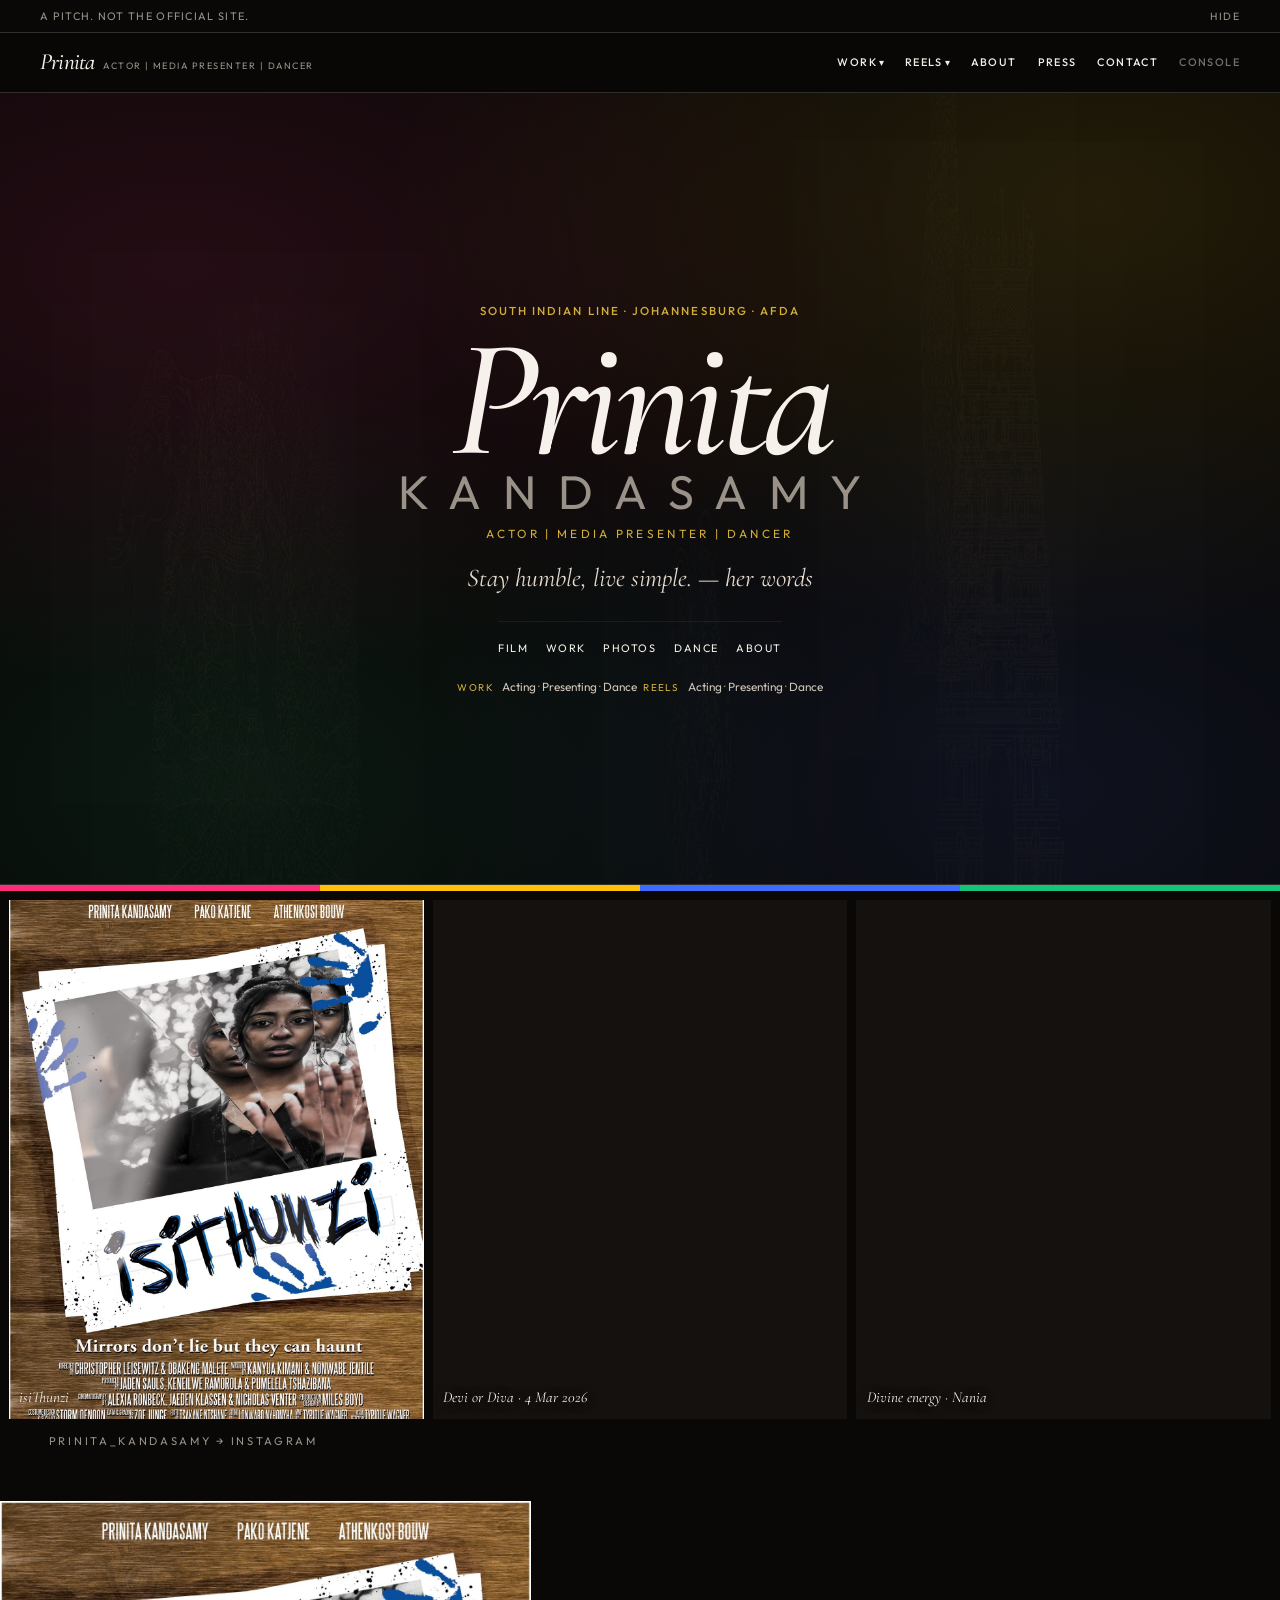
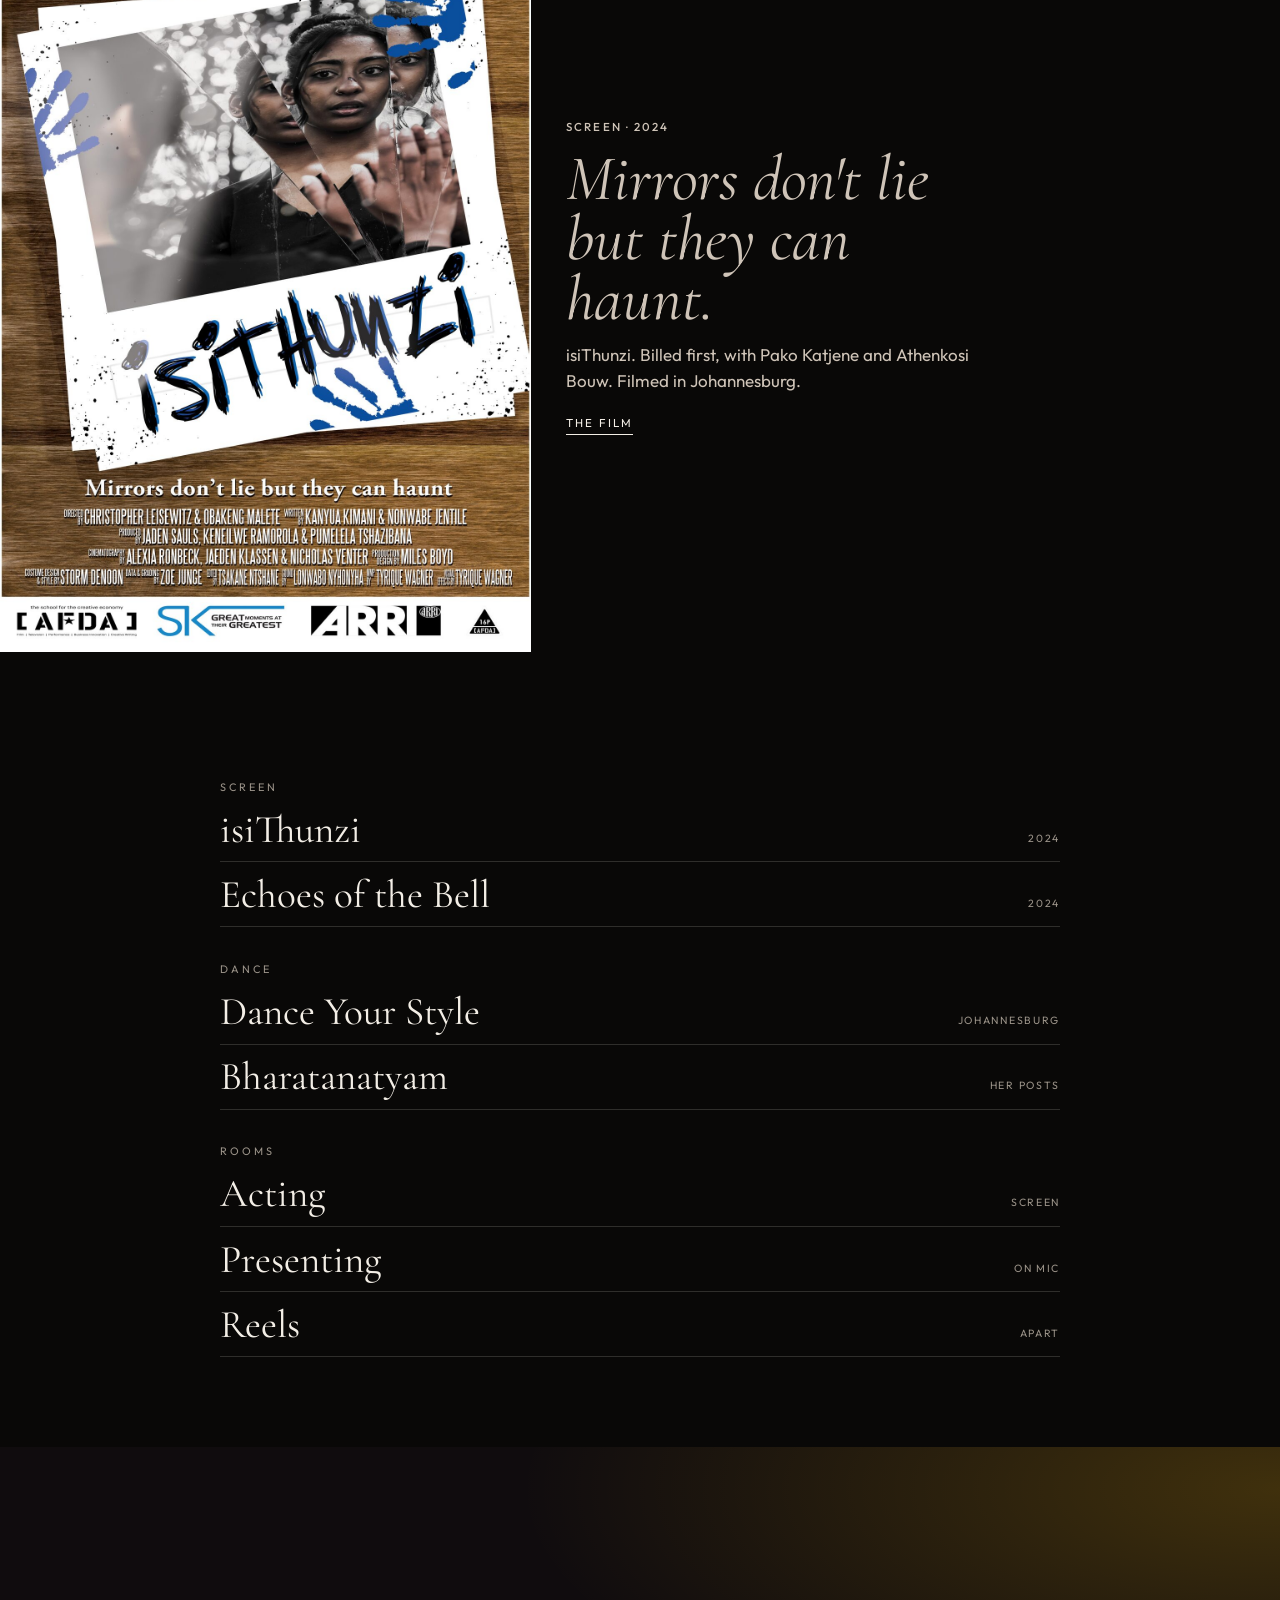
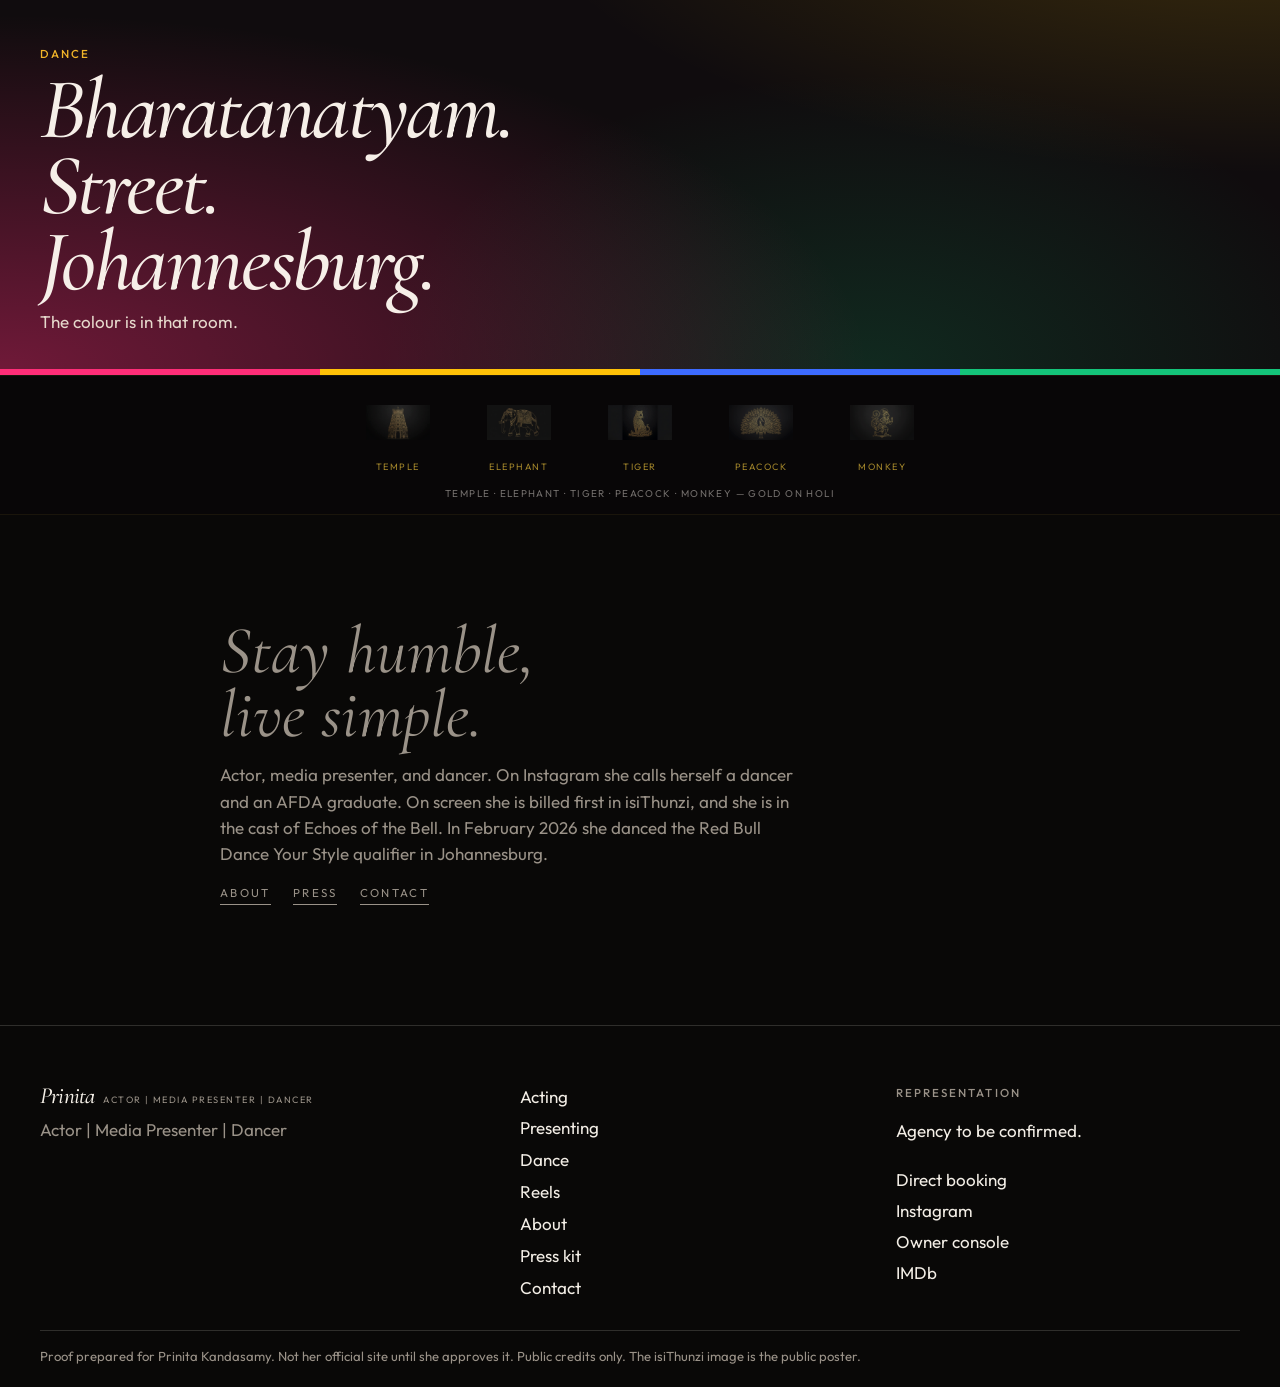
==== index.html @ 3976a975 "feat: big header no photo first, Holi + South Indian gold as background, refined frieze and dye card" ====
<!DOCTYPE html>
<html lang="en">
<head>
  <meta charset="utf-8">
  <meta name="viewport" content="width=device-width, initial-scale=1">
  <meta name="robots" content="noindex, nofollow">
  <meta name="theme-color" content="#0e0c0a">
  <meta name="description" content="Prinita Kandasamy. Actor, media presenter, and dancer. A pitch site with separate rooms for each discipline.">
  <title>Prinita Kandasamy — Actor, Media Presenter, Dancer</title>
  <link rel="icon" href="assets/favicon.svg" type="image/svg+xml">
  <link rel="preconnect" href="https://fonts.googleapis.com">
  <link rel="preconnect" href="https://fonts.gstatic.com" crossorigin>
  <link href="https://fonts.googleapis.com/css2?family=Cormorant+Garamond:ital,wght@0,500;0,600;1,500;1,600&family=Outfit:wght@300;400;500&display=swap" rel="stylesheet">
  <link rel="stylesheet" href="css/site.css?v=feel">
  <link rel="preload" as="image" href="assets/film/isithunzi-still.jpg">
  <script>document.documentElement.classList.add("js")</script>
</head>
<body class="theme-dark home">
  <a class="skip" href="#content">Skip to content</a>
  <div class="proof" data-proof>
    <p>A pitch. Not the official site.</p>
    <button type="button" data-proof-hide>Hide</button>
  </div>
  <header class="site-header" data-header>
    <a class="wordmark" href="index.html">Prinita</a>
    <button class="nav-toggle" type="button" aria-expanded="false" aria-controls="site-nav" data-nav-toggle>Menu</button>
            <nav class="site-nav" id="site-nav" data-nav aria-label="Primary">
      <div class="nav-group" data-nav-group>
        <button class="nav-parent" type="button" aria-expanded="false" aria-controls="work-sub">Work</button>
        <div class="subnav" id="work-sub">
          <a href="acting.html">Acting</a>
          <a href="presenting.html">Presenting</a>
          <a href="dance.html">Dance</a>
        </div>
      </div>
      <div class="nav-group" data-nav-group>
        <button class="nav-parent" type="button" aria-expanded="false" aria-controls="reels-sub">Reels</button>
        <div class="subnav" id="reels-sub">
          <a href="reels.html#acting">Acting reel</a>
          <a href="reels.html#presenting">Presenting reel</a>
          <a href="reels.html#dance">Dance reel</a>
        </div>
      </div>
      <a href="about.html">About</a>
      <a href="kit.html">Press</a>
      <a href="contact.html">Contact</a>
      <a href="console.html" style="opacity:0.45">Console</a>
    </nav>
  </header>
  <main id="content">
    
    <!-- Brand hero — long, no photo first. Holi + gold South Indian as background, submenu integrated -->
    <section class="brand-hero" aria-labelledby="home-title">
      <div class="hero-bg" aria-hidden="true">
        <img class="motif-watermark temple" src="assets/motif/temple-gold.png" alt="" width="800" height="800" loading="eager">
        <img class="motif-watermark elephant" src="assets/motif/elephant-gold.png" alt="" width="800" height="500" loading="eager">
        <img class="motif-watermark tiger" src="assets/motif/tiger-gold.png" alt="" width="700" height="800" loading="eager">
        <img class="motif-watermark peacock" src="assets/motif/peacock-gold.png" alt="" width="800" height="800" loading="eager">
        <img class="motif-watermark monkey" src="assets/motif/monkey-gold.png" alt="" width="700" height="700" loading="eager">
      </div>
      <div class="brand-hero-inner">
        <p class="kicker" style="color:var(--gold); letter-spacing:0.18em">South Indian line · Johannesburg · AFDA</p>
        <h1 id="home-title" class="brand-title">Prinita<span>Kandasamy</span></h1>
        <p class="brand-tag">Actor | Media Presenter | Dancer</p>
        <p class="brand-line">Stay humble, live simple. — her words</p>
        <nav class="hero-subnav" aria-label="Explore">
          <a href="#film">Film</a>
          <a href="#work">Work</a>
          <a href="#photos">Photos</a>
          <a href="#dance">Dance</a>
          <a href="#about">About</a>
        </nav>
        <div class="hero-submenus" aria-label="Submenus">
          <div class="hero-submenu"><span>Work</span> <a href="acting.html">Acting</a> · <a href="presenting.html">Presenting</a> · <a href="dance.html">Dance</a> &nbsp;&nbsp;<span>Reels</span> <a href="reels.html#acting">Acting</a> · <a href="reels.html#presenting">Presenting</a> · <a href="reels.html#dance">Dance</a></div>
        </div>
      </div>
    </section>
    <div class="holi-strip" aria-hidden="true"><span></span><span></span><span></span><span></span></div>

    <!-- Photos come AFTER the header, not first -->
    <section class="photo-band" id="photos" aria-label="Public photographs from her Instagram">
      <div class="photo-grid">
        <figure>
          <a href="https://www.instagram.com/p/DWDu-yYDP2i/" target="_blank" rel="noopener noreferrer">
            <img fetchpriority="high" data-ig src="https://scontent-dfw6-2.cdninstagram.com/v/t51.82787-15/655026116_18098526530297726_6600844479487913651_n.jpg?stp=dst-jpegr_e35_tt6&amp;_nc_cat=110&amp;ig_cache_key=Mzg1NjEzMTY1OTE1NDYwOTU1Nw%3D%3D.3-ccb7-5&amp;ccb=7-5&amp;_nc_sid=58cdad&amp;efg=eyJ2ZW5jb2RlX3RhZyI6IkNBUk9VU0VMX0lURU0ueHBpZHMuMTQ0MC5zZHIucmVndWxhcl9waG90by5DMyJ9&amp;_nc_ohc=7zYOCskV9IkQ7kNvwGP-0IM&amp;_nc_oc=AdobVoRjCoNifEI1m-xlWnfkS7J87ZJg847JqOFj3uiqPdIBNX5g0_EdWizAl3kaD4p7JXIVTvttIuCjFcUOoq1B&amp;_nc_ad=z-m&amp;_nc_cid=0&amp;_nc_zt=23&amp;se=7&amp;_nc_ht=scontent-dfw6-2.cdninstagram.com&amp;_nc_gid=TZJKrkSx5SeUMVqQhCuyXA&amp;_nc_ss=7a22e&amp;oh=00_AQLaNnwBtQUZfc29mf6Od1o_IhLEDSx9UQ_o0VQnSplGRA&amp;oe=6ABAC4EF" alt="Public Instagram photo from Prinita Kandasamy, Sunkissed, 19 March 2026." width="1080" height="1350" referrerpolicy="no-referrer" data-fallback="assets/film/isithunzi-still.jpg" data-fallback-alt="Public poster for isiThunzi. Shown because the Instagram photograph did not load." data-fallback-caption="isiThunzi" data-fallback-href="acting.html#isithunzi">
          </a>
          <figcaption>Sunkissed · 19 Mar 2026</figcaption>
        </figure>
        <figure>
          <a href="https://www.instagram.com/p/DVecQNbDE7w/" target="_blank" rel="noopener noreferrer">
            <img loading="lazy" data-ig src="https://scontent-dfw6-1.cdninstagram.com/v/t51.82787-15/645790094_18096691319297726_3340306724073447385_n.heic?stp=dst-jpg_e35_tt6&amp;_nc_cat=101&amp;ig_cache_key=Mzg0NTYzNTA3NTE5OTUwMTE3NA%3D%3D.3-ccb7-5&amp;ccb=7-5&amp;_nc_sid=58cdad&amp;efg=eyJ2ZW5jb2RlX3RhZyI6IkNBUk9VU0VMX0lURU0ueHBpZHMuMTQ0MC5zZHIucmVndWxhcl9waG90by5DMyJ9&amp;_nc_ohc=05MF8N3vC8EQ7kNvwHlB6AJ&amp;_nc_oc=AdpaPYzeKZs1P2R6dBLgg7fPrY1KrND2Z6PeHJJTeCOEpMWO2vYRq8TQ6_HmpBYACSsqvS5LhCncm6_MHnBnTp12&amp;_nc_ad=z-m&amp;_nc_cid=0&amp;_nc_zt=23&amp;se=7&amp;_nc_ht=scontent-dfw6-1.cdninstagram.com&amp;_nc_gid=TZJKrkSx5SeUMVqQhCuyXA&amp;_nc_ss=7a22e&amp;oh=00_AQJNWj_2ajusC6gW9nmAuyMbw5z6f0n990-Dy0cpVVMY7g&amp;oe=6ABAEFFA" alt="Public Instagram photo from Prinita Kandasamy, Devi or Diva, 4 March 2026." width="1080" height="1350" referrerpolicy="no-referrer">
          </a>
          <figcaption>Devi or Diva · 4 Mar 2026</figcaption>
        </figure>
        <figure>
          <a href="https://www.instagram.com/p/DQ96L70DMUI/" target="_blank" rel="noopener noreferrer">
            <img loading="lazy" data-ig src="https://scontent-dfw5-1.cdninstagram.com/v/t51.82787-15/581841020_18085659932297726_6420180226733986704_n.heic?stp=dst-jpg_e35_tt6&amp;_nc_cat=105&amp;ig_cache_key=Mzc2NDQyMDc2MzExNDU2NDMwMQ%3D%3D.3-ccb7-5&amp;ccb=7-5&amp;_nc_sid=58cdad&amp;efg=eyJ2ZW5jb2RlX3RhZyI6IkNBUk9VU0VMX0lURU0ueHBpZHMuMTQ0MC5zZHIucmVndWxhcl9waG90by5DMyJ9&amp;_nc_ohc=a24cTiEuPzQQ7kNvwHiZiFj&amp;_nc_oc=Adrjw550zV_Ji6fCELchFdpSADbiGpTnZ6Zs6HJv7PWolgVkhbim6-wIWJ7OUWWDL3SuWO-yL2g8M3XV_Ni0aYgJ&amp;_nc_ad=z-m&amp;_nc_cid=0&amp;_nc_zt=23&amp;se=7&amp;_nc_ht=scontent-dfw5-1.cdninstagram.com&amp;_nc_gid=TZJKrkSx5SeUMVqQhCuyXA&amp;_nc_ss=7a22e&amp;oh=00_AQLVQlurRaWbXMxEjGrKx2tJCJDOmKp9OqHt3PQEQ5OPnQ&amp;oe=6ABAF113" alt="Public Instagram photo from Prinita Kandasamy, Divine energy, taken in Nania." width="1080" height="1350" referrerpolicy="no-referrer">
          </a>
          <figcaption>Divine energy · Nania</figcaption>
        </figure>
      </div>
      <p class="handle"><a href="https://www.instagram.com/prinita_kandasamy/" target="_blank" rel="noopener noreferrer">prinita_kandasamy → Instagram</a></p>
    </section>


    <section class="film-object" id="film" aria-labelledby="film-line">
      <a class="poster-link" href="acting.html#isithunzi">
        <img src="assets/film/isithunzi-still.jpg" alt="Public poster for the short film isiThunzi. Prinita Kandasamy is billed first." width="1274" height="1800">
      </a>
      <div class="film-object-copy">
        <p class="kicker">Screen · 2024</p>
        <p class="film-object-line" id="film-line">Mirrors don't lie but they can haunt.</p>
        <p>isiThunzi. Billed first, with Pako Katjene and Athenkosi Bouw. Filmed in Johannesburg.</p>
        <a class="text-link" href="acting.html#isithunzi">The film</a>
      </div>
    </section>

    <section class="ledger" id="work" aria-labelledby="screen-title">
      <h2 id="screen-title" class="visually-hidden">Work</h2>
      <p class="ledger-label">Screen</p>
      <a class="ledger-row" href="acting.html#isithunzi"><span>isiThunzi</span><em>2024</em></a>
      <a class="ledger-row" href="acting.html#echoes"><span>Echoes of the Bell</span><em>2024</em></a>
      <p class="ledger-label">Dance</p>
      <a class="ledger-row" href="dance.html#commercial"><span>Dance Your Style</span><em>Johannesburg</em></a>
      <a class="ledger-row" href="dance.html#classical"><span>Bharatanatyam</span><em>Her posts</em></a>
      <p class="ledger-label">Rooms</p>
      <a class="ledger-row" href="acting.html"><span>Acting</span><em>Screen</em></a>
      <a class="ledger-row" href="presenting.html"><span>Presenting</span><em>On mic</em></a>
      <a class="ledger-row" href="reels.html"><span>Reels</span><em>Apart</em></a>
    </section>

    <a class="night-door" id="dance" href="dance.html">
      <span class="kicker">Dance</span>
      <strong>Bharatanatyam. Street. Johannesburg.</strong>
      <span>The colour is in that room.</span>
    </a>

    <div class="holi-strip" aria-hidden="true"><span></span><span></span><span></span><span></span></div>
    <section class="south-frieze south-frieze--compact" aria-label="South Indian motifs">
      <div class="frieze-track">
        <figure><div class="frieze-disc"><img src="assets/motif/temple-gold.png" alt="" loading="lazy"></div><figcaption>Temple</figcaption></figure>
        <figure><div class="frieze-disc"><img src="assets/motif/elephant-gold.png" alt="" loading="lazy"></div><figcaption>Elephant</figcaption></figure>
        <figure><div class="frieze-disc"><img src="assets/motif/tiger-gold.png" alt="" loading="lazy"></div><figcaption>Tiger</figcaption></figure>
        <figure><div class="frieze-disc"><img src="assets/motif/peacock-gold.png" alt="" loading="lazy"></div><figcaption>Peacock</figcaption></figure>
        <figure><div class="frieze-disc"><img src="assets/motif/monkey-gold.png" alt="" loading="lazy"></div><figcaption>Monkey</figcaption></figure>
      </div>
      <p class="frieze-note">Temple · Elephant · Tiger · Peacock · Monkey — gold on Holi</p>
    </section>
    <section class="close" id="about">
      <p class="close-line">Stay humble, live simple.</p>
      <p>Actor, media presenter, and dancer. On Instagram she calls herself a dancer and an AFDA graduate. On screen she is billed first in isiThunzi, and she is in the cast of Echoes of the Bell. In February 2026 she danced the Red Bull Dance Your Style qualifier in Johannesburg.</p>
      <p class="essay-links">
        <a href="about.html">About</a>
        <a href="kit.html">Press</a>
        <a href="contact.html">Contact</a>
      </p>
    </section>
  </main>
  <footer class="site-footer">
    <div class="footer-grid">
      <div>
        <a class="wordmark" href="index.html">Prinita</a>
        <p class="footer-role">Actor | Media Presenter | Dancer</p>
      </div>
      <nav aria-label="Footer">
        <a href="acting.html">Acting</a>
        <a href="presenting.html">Presenting</a>
        <a href="dance.html">Dance</a>
        <a href="reels.html">Reels</a>
        <a href="about.html">About</a>
        <a href="kit.html">Press kit</a>
        <a href="contact.html">Contact</a>
      </nav>
      <div>
        <p class="kicker">Representation</p>
        <div class="rep-links">
          <p>Agency to be confirmed.</p>
          <a href="contact.html">Direct booking</a>
          <a href="https://www.instagram.com/prinita_kandasamy/" target="_blank" rel="noopener noreferrer">Instagram</a>
          <a href="console.html">Owner console</a>
          <a href="https://www.imdb.com/name/nm17920918/" target="_blank" rel="noopener noreferrer">IMDb</a>
        </div>
      </div>
    </div>
    <p class="footer-legal">Proof prepared for Prinita Kandasamy. Not her official site until she approves it. Public credits only. The isiThunzi image is the public poster.</p>
  </footer>
  <script src="js/site.js"></script>
</body>
</html>
---- css/site.css ----
:root {
  --bg: #090807;
  --fg: #f3eee6;
  --muted: #9a9288;
  --line: rgba(243, 238, 230, 0.16);
  --gold: #D4AF37;
  --gold-soft: rgba(212,175,55,0.18);
  --gold-faint: rgba(212,175,55,0.09);
  --soft: rgba(244, 244, 242, 0.04);
  --serif: "Cormorant Garamond", "Times New Roman", serif;
  --sans: "Outfit", "Avenir Next", "Segoe UI", sans-serif;
  --pad: clamp(1.1rem, 3.2vw, 2.5rem);
  --wide: 1320px;
  --header: 4.25rem;
}

*,
*::before,
*::after {
  box-sizing: border-box;
}

html {
  scroll-behavior: smooth;
}

body {
  margin: 0;
  overflow-x: clip;
  background: var(--bg);
  color: var(--fg);
  font-family: var(--sans);
  font-size: 1.0625rem;
  font-weight: 400;
  line-height: 1.55;
  text-rendering: optimizeLegibility;
  -webkit-font-smoothing: antialiased;
}

body.theme-dark {
  color-scheme: dark;
}

body.theme-light {
  --bg: #fff;
  --fg: #111;
  --muted: #6a6a6a;
  --line: rgba(0, 0, 0, 0.14);
  --soft: rgba(0, 0, 0, 0.04);
  color-scheme: light;
}

body.nav-open {
  overflow: hidden;
}

img {
  max-width: 100%;
  display: block;
}

a {
  color: inherit;
}

button,
input,
select,
textarea {
  font: inherit;
  color: inherit;
}

::selection {
  background: #f3eee6;
  color: #161310;
}

.theme-light ::selection {
  background: #161310;
  color: #f3eee6;
}

:focus-visible {
  outline: 1px solid currentColor;
  outline-offset: 3px;
}

[id] {
  scroll-margin-top: 5.5rem;
}

.skip {
  position: absolute;
  left: var(--pad);
  top: -4rem;
  z-index: 80;
  background: #f3eee6;
  color: #161310;
  padding: 0.45rem 0.7rem;
  text-decoration: none;
}

.skip:focus {
  top: 0.6rem;
}

.visually-hidden {
  position: absolute;
  width: 1px;
  height: 1px;
  padding: 0;
  margin: -1px;
  overflow: hidden;
  clip: rect(0, 0, 0, 0);
  white-space: nowrap;
  border: 0;
}

.proof {
  display: flex;
  align-items: center;
  justify-content: space-between;
  gap: 1rem;
  padding: 0.35rem var(--pad);
  background: transparent;
  color: var(--muted);
  border-bottom: 1px solid var(--line);
  font-size: 0.68rem;
  letter-spacing: 0.12em;
  text-transform: uppercase;
  line-height: 1.4;
}

.proof p {
  margin: 0;
  max-width: 78rem;
}

.proof button {
  flex: none;
  border: 0;
  background: transparent;
  color: inherit;
  letter-spacing: 0.14em;
  text-transform: uppercase;
  font-size: 0.66rem;
  padding: 0.2rem 0;
  cursor: pointer;
}

.proof button:hover {
  color: var(--fg);
}

.site-header {
  position: sticky;
  top: 0;
  z-index: 50;
  display: flex;
  align-items: center;
  justify-content: space-between;
  gap: 1.25rem;
  min-height: 3.75rem;
  padding: 0.65rem var(--pad);
  background: color-mix(in srgb, var(--bg) 90%, transparent);
  backdrop-filter: blur(14px) saturate(110%);
  -webkit-backdrop-filter: blur(14px) saturate(110%);
  border-bottom: 1px solid var(--line);
}

.site-header.is-scrolled {
  background: color-mix(in srgb, var(--bg) 96%, transparent);
}

body.nav-open .site-header {
  background: var(--bg);
  border-bottom-color: var(--line);
}

.wordmark {
  display: inline-flex;
  align-items: baseline;
  gap: 0.55rem;
  font-family: var(--serif);
  font-style: italic;
  font-weight: 500;
  font-size: 1.45rem;
  letter-spacing: -0.035em;
  text-decoration: none;
  line-height: 1;
  color: inherit;
}

.wordmark::after {
  content: "Actor  |  Media Presenter  |  Dancer";
  font-family: var(--sans);
  font-style: normal;
  font-weight: 400;
  font-size: 0.58rem;
  letter-spacing: 0.16em;
  text-transform: uppercase;
  color: var(--muted);
  white-space: nowrap;
}

.nav-toggle {
  display: none;
  align-items: center;
  gap: 0.5rem;
  border: 0;
  border-bottom: 1px solid currentColor;
  background: transparent;
  min-height: 2.2rem;
  padding: 0.2rem 0;
  letter-spacing: 0.14em;
  text-transform: uppercase;
  font-size: 0.66rem;
  cursor: pointer;
}

.nav-toggle::before {
  content: "";
  width: 14px;
  height: 1px;
  background: currentColor;
  box-shadow: 0 4px 0 currentColor, 0 -4px 0 currentColor;
  flex: none;
}

.site-nav {
  display: flex;
  align-items: center;
  gap: 1.3rem;
}

.site-nav a,
.nav-parent {
  position: relative;
  text-decoration: none;
  font-size: 0.68rem;
  font-weight: 500;
  letter-spacing: 0.13em;
  text-transform: uppercase;
  padding: 0.15rem 0;
  background: transparent;
  border: 0;
  color: inherit;
  cursor: pointer;
  font-family: var(--sans);
}

.nav-parent::after {
  content: "  ▾";
  font-size: 0.6rem;
  letter-spacing: 0;
}

.site-nav a::after,
.nav-parent::after {
  transition: opacity 0.2s;
}

.site-nav a[aria-current="page"],
.nav-parent[aria-current="page"] {
  font-family: var(--serif);
  font-style: italic;
  font-weight: 500;
  font-size: 0.98rem;
  letter-spacing: -0.02em;
  text-transform: none;
}

.site-nav a:hover,
.nav-parent:hover {
  opacity: 1;
  color: var(--fg);
}

.site-nav a:not([aria-current]):hover,
.nav-parent:not([aria-current]):hover {
  opacity: 0.7;
}

.nav-group {
  position: relative;
  display: inline-flex;
  align-items: center;
}

.subnav {
  position: absolute;
  left: 50%;
  top: calc(100% + 0.9rem);
  transform: translateX(-50%);
  display: none;
  flex-direction: column;
  min-width: 11rem;
  padding: 0.55rem 0;
  background: var(--bg);
  border: 1px solid var(--line);
  box-shadow: 0 10px 30px rgba(0,0,0,0.12);
  z-index: 60;
}

.theme-dark .subnav {
  box-shadow: 0 10px 30px rgba(0,0,0,0.45);
}

.subnav a {
  display: block;
  padding: 0.55rem 1rem;
  font-size: 0.68rem;
  letter-spacing: 0.1em;
  text-transform: uppercase;
  white-space: nowrap;
}

.subnav a:hover {
  background: var(--soft);
  opacity: 1;
}

.subnav a[aria-current="page"] {
  font-family: var(--sans);
  font-style: normal;
  font-size: 0.68rem;
  letter-spacing: 0.1em;
  text-transform: uppercase;
  background: var(--soft);
}

.nav-group.is-open .subnav,
.nav-group:hover .subnav,
.nav-group:focus-within .subnav {
  display: flex;
}

.kicker {
  margin: 0;
  font-size: 0.72rem;
  font-weight: 500;
  letter-spacing: 0.18em;
  text-transform: uppercase;
  color: var(--muted);
}

h1,
h2,
h3,
.hero-name {
  font-family: var(--serif);
  font-weight: 500;
  letter-spacing: -0.04em;
  text-wrap: balance;
}

.lede,
.note,
.fine,
p {
  text-wrap: pretty;
}

.lede {
  max-width: 38rem;
  margin: 0.9rem 0 0;
  font-size: 1.12rem;
  line-height: 1.45;
  color: var(--muted);
}

.fine {
  color: var(--muted);
  font-size: 0.92rem;
}

.note {
  max-width: 40rem;
  color: var(--muted);
}

.hero {
  min-height: calc(100vh - 8.5rem);
  min-height: calc(100svh - 8.5rem);
  display: grid;
  grid-template-columns: minmax(0, 1.05fr) minmax(0, 0.95fr);
  gap: clamp(1.2rem, 3vw, 3rem);
  align-items: end;
  padding: 1rem var(--pad) 1.4rem;
}

.hero-name {
  margin: 0.35rem 0 0;
  font-size: clamp(3.4rem, 7.6vw, 7.4rem);
  line-height: 0.84;
}

.hero-actions {
  display: grid;
  justify-items: start;
  gap: 0.5rem;
  margin-top: 1.55rem;
}

.btn {
  display: inline-flex;
  align-items: center;
  justify-content: center;
  min-height: 2.8rem;
  padding: 0.7rem 0.95rem;
  border: 1px solid currentColor;
  background: transparent;
  color: inherit;
  text-decoration: none;
  font-size: 0.68rem;
  font-weight: 500;
  letter-spacing: 0.13em;
  text-transform: uppercase;
  cursor: pointer;
}

.btn:hover {
  background: var(--fg);
  color: var(--bg);
}

.btn[aria-disabled="true"] {
  opacity: 0.45;
  pointer-events: none;
}

.diptych {
  display: grid;
  grid-template-columns: 0.78fr 1.22fr;
  gap: 0.55rem;
  height: min(70vh, 740px);
  margin: 0;
}

.plate {
  position: relative;
  margin: 0;
  overflow: hidden;
  background: #1a1714;
  height: 100%;
}

.plate > a,
.stills-track figure > a {
  display: block;
  width: 100%;
  height: 100%;
}

.plate img,
.bleed img,
.stills-track img {
  width: 100%;
  height: 100%;
  object-fit: cover;
}

.bleed img,
.stills-track img,
.plate img {
  position: absolute;
  inset: 0;
}

.diptych .plate:first-child img {
  object-position: 50% 40%;
}

.diptych .plate:last-child img {
  object-position: 58% 42%;
}

.plate figcaption,
.bleed figcaption,
.stills-track figcaption,
.ig-shot figcaption {
  pointer-events: none;
}

.plate figcaption,
.bleed figcaption,
.stills-track figcaption {
  position: absolute;
  z-index: 2;
  left: 0.55rem;
  bottom: 0.55rem;
  margin: 0;
  padding: 0.28rem 0.45rem;
  background: rgba(14, 12, 10, 0.74);
  color: #f3eee6;
  font-size: 0.62rem;
  letter-spacing: 0.14em;
  text-transform: uppercase;
}

.bleed {
  position: relative;
  margin: 0;
  height: min(52vh, 520px);
}

.bleed figcaption {
  right: 0.55rem;
  left: auto;
  max-width: min(36rem, calc(100% - 1.2rem));
  letter-spacing: 0.08em;
  text-transform: none;
  font-size: 0.78rem;
  line-height: 1.35;
}

.section {
  padding: clamp(3.2rem, 7vw, 6rem) var(--pad);
}

.section-inner,
.page-hero,
.footer-grid,
.close-band-inner,
.credit,
.form-wrap,
.onesheet {
  max-width: var(--wide);
  margin-left: auto;
  margin-right: auto;
}

.section-head {
  display: grid;
  grid-template-columns: minmax(8rem, 14rem) minmax(0, 1fr);
  gap: 1rem 2rem;
  align-items: end;
  margin-bottom: 1.6rem;
}

.section-head h2,
.page-hero h1,
.display {
  margin: 0;
  font-size: clamp(3.3rem, 8vw, 6.6rem);
  line-height: 0.86;
}

.doors {
  border-top: 1px solid var(--line);
}

.door {
  display: grid;
  grid-template-columns: 3.2rem minmax(0, 1fr) auto;
  gap: 0.8rem 1rem;
  align-items: end;
  padding: 1.35rem 0;
  border-bottom: 1px solid var(--line);
  text-decoration: none;
}

.door-index,
.door-go {
  color: var(--muted);
  font-size: 0.78rem;
  letter-spacing: 0.14em;
  text-transform: uppercase;
  padding-bottom: 0.45rem;
}

.door-title {
  display: block;
  font-family: var(--serif);
  font-weight: 500;
  font-size: clamp(2.4rem, 5vw, 4.4rem);
  letter-spacing: -0.04em;
  line-height: 0.88;
}

.door-note {
  display: block;
  margin-top: 0.45rem;
  color: var(--muted);
  font-size: 0.98rem;
  max-width: 36rem;
}

.door:hover .door-title {
  font-style: italic;
}

.work-list {
  border-top: 1px solid var(--line);
}

.work-row {
  display: grid;
  grid-template-columns: 4.5rem minmax(0, 1.4fr) minmax(0, 1fr) auto;
  gap: 1rem;
  align-items: baseline;
  padding: 1.15rem 0;
  border-bottom: 1px solid var(--line);
  text-decoration: none;
}

.work-year,
.work-meta,
.work-arrow {
  color: var(--muted);
}

.work-title {
  font-family: var(--serif);
  font-size: clamp(2rem, 4vw, 3.4rem);
  letter-spacing: -0.04em;
  line-height: 0.95;
}

.work-row:hover .work-title {
  font-style: italic;
}

.work-arrow {
  letter-spacing: 0;
}

.stills-wrap {
  overflow-x: auto;
  scroll-snap-type: x mandatory;
  padding-bottom: 0.4rem;
  margin-left: calc(var(--pad) * -1);
  margin-right: calc(var(--pad) * -1);
}

.stills-track {
  display: flex;
  gap: 0.65rem;
  width: max-content;
  padding: 0 var(--pad) 0.4rem;
}

.stills-track figure {
  position: relative;
  width: min(72vw, 380px);
  height: 460px;
  margin: 0;
  scroll-snap-align: start;
  background: #1a1714;
}

.invert {
  background: #fff;
  color: #111;
  --bg: #fff;
  --fg: #111;
  --muted: #6a6a6a;
  --line: rgba(0, 0, 0, 0.14);
}

.theme-light .invert {
  background: #000;
  color: #f4f4f2;
  --bg: #000;
  --fg: #f4f4f2;
  --muted: #8d8d8d;
  --line: rgba(244, 244, 242, 0.18);
}

.close-band {
  padding: clamp(3.5rem, 8vw, 6.5rem) var(--pad);
}

.close-band h2 {
  margin: 0.4rem 0 0.8rem;
  font-size: clamp(2.6rem, 6vw, 5rem);
  line-height: 0.92;
  max-width: 16ch;
}

.close-band p {
  max-width: 36rem;
  color: var(--muted);
}

.close-actions {
  display: flex;
  flex-wrap: wrap;
  gap: 0.55rem;
  margin-top: 1.4rem;
}

.page-hero {
  padding: clamp(2rem, 5vw, 3.6rem) var(--pad) 0;
}

.page-hero .lede {
  margin-bottom: 0.4rem;
}

.stack {
  display: grid;
  gap: 1.25rem;
}

.player {
  position: relative;
  aspect-ratio: 16 / 9;
  background: #100e0c;
  color: #f3eee6;
  border: 1px solid rgba(243, 238, 230, 0.14);
  overflow: hidden;
}

.player iframe {
  position: absolute;
  inset: 0;
  width: 100%;
  height: 100%;
  border: 0;
}

.ig-reel {
  width: min(100%, 420px);
}

.ig-reel .btn {
  margin-bottom: 0.75rem;
}

.ig-reel iframe {
  display: block;
  width: 100%;
  height: min(70vh, 560px);
  border: 0;
  background: #111;
}

.ig-reel .fine {
  margin-top: 0.7rem;
}

.ig-band {
  display: grid;
  grid-template-columns: repeat(3, minmax(0, 1fr));
  gap: 0.55rem;
  padding: 0.55rem var(--pad) 0;
}

.ig-shot {
  position: relative;
  margin: 0;
}

.ig-shot figcaption {
  position: absolute;
  z-index: 2;
  left: 0.55rem;
  bottom: 0.55rem;
  margin: 0;
  padding: 0.28rem 0.45rem;
  background: rgba(14, 12, 10, 0.74);
  color: #f3eee6;
  font-size: 0.62rem;
  letter-spacing: 0.14em;
  text-transform: uppercase;
}

.ig-shot a {
  position: relative;
  display: block;
  aspect-ratio: 4 / 5;
  overflow: hidden;
  background: #1a1714;
  color: #f3eee6;
  text-decoration: none;
}

.ig-shot img {
  position: absolute;
  inset: 0;
  width: 100%;
  height: 100%;
  object-fit: cover;
}

.ig-fallback {
  display: none;
}

.ig-shot a:hover .ig-fallback,
.ig-shot a:focus-visible .ig-fallback,
.ig-shot a:not(:has(img)) .ig-fallback {
  opacity: 1;
}

.ig-fallback strong {
  font-weight: 500;
  letter-spacing: 0.02em;
  text-transform: none;
  font-size: 1.15rem;
}

.player-empty {
  display: grid;
  place-items: center;
  text-align: center;
  padding: 1.2rem;
}

.player-empty::before {
  content: "";
  position: absolute;
  inset: 0.65rem;
  border: 1px solid rgba(243, 238, 230, 0.16);
  pointer-events: none;
}

.player-kicker {
  letter-spacing: 0.16em;
  text-transform: uppercase;
  font-size: 0.68rem;
  color: #cbbfb2;
}

.player-title {
  font-family: var(--serif);
  font-size: clamp(1.8rem, 4vw, 3rem);
  letter-spacing: -0.03em;
  margin: 0.3rem 0;
}

.player-state {
  color: #cbbfb2;
  font-size: 0.92rem;
}

.credit + .credit {
  margin-top: clamp(2.5rem, 6vw, 4.5rem);
  padding-top: clamp(2.5rem, 6vw, 4.5rem);
  border-top: 1px solid var(--line);
}

.credit-layout {
  display: grid;
  grid-template-columns: minmax(0, 0.9fr) minmax(0, 1.1fr);
  gap: clamp(1rem, 3vw, 2.4rem);
  align-items: start;
}

.credit-layout .plate {
  aspect-ratio: 16 / 10;
  height: auto;
}

.credit h3 {
  margin: 0.25rem 0 0.7rem;
  font-size: clamp(2.4rem, 5vw, 4.2rem);
  line-height: 0.9;
}

.credit p {
  max-width: 40rem;
}

.credit-links {
  display: flex;
  flex-wrap: wrap;
  gap: 0.7rem 1.1rem;
  margin-top: 1rem;
}

.credit-links a {
  font-size: 0.78rem;
  letter-spacing: 0.12em;
  text-transform: uppercase;
  text-decoration: none;
  border-bottom: 1px solid currentColor;
  padding-bottom: 0.12rem;
}

.credit .player {
  margin-top: 1.1rem;
}

.still-grid {
  display: grid;
  grid-template-columns: 0.8fr 1.1fr 1.1fr;
  gap: 0.65rem;
}

.still-grid .plate {
  aspect-ratio: 3 / 4;
  height: auto;
}

.slots {
  margin: 0;
  border-top: 1px solid var(--line);
}

.slots div,
.spec div,
.history div {
  display: grid;
  grid-template-columns: minmax(8rem, 0.8fr) minmax(0, 1.4fr);
  gap: 1rem;
  padding: 0.95rem 0;
  border-bottom: 1px solid var(--line);
}

.slots dt,
.spec dt,
.history dt {
  font-size: 0.74rem;
  letter-spacing: 0.14em;
  text-transform: uppercase;
  color: var(--muted);
}

.slots dd,
.spec dd,
.history dd {
  margin: 0;
}

.tabs {
  display: grid;
  gap: 1.1rem;
}

.tablist {
  display: flex;
  flex-wrap: wrap;
  gap: 0.45rem;
}

.tablist button {
  border: 1px solid var(--line);
  background: transparent;
  min-height: 2.6rem;
  padding: 0.45rem 0.8rem;
  letter-spacing: 0.12em;
  text-transform: uppercase;
  font-size: 0.68rem;
  cursor: pointer;
}

.tablist button[aria-selected="true"] {
  background: var(--fg);
  color: var(--bg);
  border-color: var(--fg);
}

html:not(.js) .tabpanel {
  display: block;
  margin-top: 1.4rem;
}

html.js .tabpanel {
  display: none;
}

html.js .tabpanel.is-active {
  display: block;
}

.panel-label {
  font-family: var(--serif);
  font-size: clamp(2rem, 4vw, 3rem);
  margin: 0 0 0.4rem;
  letter-spacing: -0.03em;
}

.split {
  display: grid;
  grid-template-columns: minmax(0, 0.9fr) minmax(0, 1.1fr);
  gap: clamp(1.2rem, 4vw, 3.5rem);
  align-items: start;
}

.quote-slot {
  margin: 1.4rem 0 0;
  padding-top: 1.2rem;
  border-top: 1px solid var(--line);
}

.quote-slot .kicker {
  font-family: var(--sans);
  font-style: normal;
  font-size: 0.72rem;
  letter-spacing: 0.18em;
  color: var(--muted);
}

.quote-slot p:last-child {
  margin: 0.35rem 0 0;
  font-family: var(--serif);
  font-style: italic;
  font-weight: 500;
  font-size: clamp(1.8rem, 4vw, 3rem);
  line-height: 1.05;
  letter-spacing: -0.03em;
  color: color-mix(in srgb, var(--fg) 42%, transparent);
}

.onesheet {
  border: 1px solid var(--line);
  padding: clamp(1.2rem, 3vw, 2rem);
}

.onesheet h2 {
  font-size: clamp(2.8rem, 6vw, 4.6rem);
  margin: 0.2rem 0 0.3rem;
}

.onesheet .plate {
  aspect-ratio: 3 / 4;
  height: auto;
  max-height: 640px;
}

.onesheet-grid {
  display: grid;
  grid-template-columns: 0.7fr 1.3fr;
  gap: 1.2rem;
  margin-top: 1.2rem;
}

.file-list {
  list-style: none;
  padding: 0;
  margin: 0;
  border-top: 1px solid var(--line);
}

.file-list li {
  display: flex;
  justify-content: space-between;
  gap: 1rem;
  padding: 0.85rem 0;
  border-bottom: 1px solid var(--line);
}

.file-list span {
  color: var(--muted);
  font-size: 0.84rem;
  letter-spacing: 0.08em;
  text-transform: uppercase;
}

.book-grid {
  display: grid;
  grid-template-columns: 0.8fr 1.2fr;
  gap: clamp(1.2rem, 4vw, 3rem);
}

.book-form,
.form-success {
  display: grid;
  gap: 0.85rem;
}

.field {
  display: grid;
  gap: 0.3rem;
}

.field span {
  font-size: 0.72rem;
  letter-spacing: 0.12em;
  text-transform: uppercase;
  color: var(--muted);
}

input,
select,
textarea {
  width: 100%;
  border: 1px solid var(--line);
  background: transparent;
  padding: 0.75rem 0.7rem;
  border-radius: 0;
  font-size: 1rem;
}

textarea {
  min-height: 8rem;
  resize: vertical;
}

.form-success {
  padding: 1.2rem 0;
}

.form-success h2 {
  margin: 0;
  font-size: clamp(2.2rem, 5vw, 3.6rem);
}

.ig-call {
  margin-top: 1.2rem;
  padding-top: 1rem;
  border-top: 1px solid var(--line);
}

.ig-call a {
  font-family: var(--serif);
  font-style: italic;
  font-size: clamp(1.6rem, 3vw, 2.2rem);
  letter-spacing: -0.03em;
  text-decoration: none;
}

.site-footer {
  padding: clamp(2.2rem, 5vw, 3.6rem) var(--pad) 1.3rem;
  border-top: 1px solid var(--line);
}

.footer-grid {
  display: grid;
  grid-template-columns: 1.3fr 1fr 1fr;
  gap: 1.6rem 2rem;
}

.footer-role {
  color: var(--muted);
  margin: 0.45rem 0 0;
}

.site-footer nav {
  display: grid;
  align-content: start;
  gap: 0.35rem;
}

.site-footer nav a,
.rep-links a {
  text-decoration: none;
}

.site-footer nav a:hover,
.rep-links a:hover,
.credit-links a:hover,
.ig-call a:hover {
  font-style: italic;
}

.rep-links {
  display: grid;
  gap: 0.3rem;
}

.footer-legal {
  max-width: var(--wide);
  margin: 1.8rem auto 0;
  padding-top: 0.9rem;
  border-top: 1px solid var(--line);
  color: var(--muted);
  font-size: 0.82rem;
}

@media (max-width: 1120px) {
  .wordmark::after {
    display: none;
  }

  .nav-toggle {
    display: inline-flex;
  }

  .site-nav {
    flex-direction: column;
    align-items: flex-start;
    gap: 0;
    padding-top: 0.4rem;
  }

  html.js .site-nav {
    display: none;
    position: fixed;
    inset: 0;
    z-index: 40;
    justify-content: flex-start;
    gap: 0;
    padding: 5.2rem var(--pad) 2.4rem;
    background: var(--bg);
    overflow-y: auto;
  }

  html.js .site-nav.is-open {
    display: flex;
  }

  .nav-group {
    width: 100%;
    flex-direction: column;
    align-items: flex-start;
  }

  .nav-parent,
  .site-nav > a {
    width: 100%;
    text-align: left;
    padding: 0.9rem 0;
    border-bottom: 1px solid var(--line);
    font-family: var(--serif);
    font-style: normal;
    font-weight: 500;
    font-size: clamp(1.9rem, 8vw, 2.8rem);
    letter-spacing: -0.035em;
    text-transform: none;
    line-height: 1;
  }

  .site-nav a[aria-current="page"],
  .nav-parent[aria-current="page"] {
    font-style: italic;
    font-size: clamp(1.9rem, 8vw, 2.8rem);
  }

  .nav-parent::after {
    float: right;
    margin-top: 0.4rem;
  }

  .subnav {
    position: static;
    transform: none;
    display: none;
    width: 100%;
    min-width: 0;
    padding: 0 0 0.4rem;
    background: transparent;
    border: 0;
    box-shadow: none;
  }

  .nav-group.is-open .subnav {
    display: flex;
  }

  .subnav a {
    padding: 0.7rem 0 0.7rem 1rem;
    font-family: var(--sans);
    font-size: 0.72rem;
    letter-spacing: 0.12em;
    border-bottom: 0;
    font-style: normal;
  }

  .subnav a[aria-current="page"] {
    font-family: var(--sans);
    font-style: normal;
    font-size: 0.72rem;
    background: transparent;
    font-style: italic;
  }

  .hero {
    min-height: 0;
    grid-template-columns: 1fr;
    align-items: start;
    padding-top: 1.2rem;
  }

  .diptych {
    height: auto;
    min-height: 280px;
    aspect-ratio: 4 / 3;
    order: -1;
  }

  .ig-reel {
    order: 2;
  }

  .section-head,
  .credit-layout,
  .split,
  .book-grid,
  .onesheet-grid,
  .footer-grid,
  .work-row {
    grid-template-columns: 1fr;
  }

  .work-row {
    gap: 0.15rem;
    padding: 1rem 0;
  }

  .work-arrow {
    display: none;
  }

  .still-grid {
    grid-template-columns: 1fr;
  }

  .stills-track figure {
    height: 320px;
  }
}

@media (max-width: 640px) {
  .proof {
    align-items: flex-start;
  }

  .hero-actions,
  .close-actions {
    display: grid;
  }

  .slots div,
  .spec div,
  .history div,
  .file-list li {
    grid-template-columns: 1fr;
    gap: 0.2rem;
  }

  .bleed {
    height: 42vh;
  }

  .bleed figcaption {
    left: 0.55rem;
    right: 0.55rem;
  }

  .wordmark {
    font-size: 1.12rem;
  }

  .ig-band {
    display: flex;
    overflow-x: auto;
    scroll-snap-type: x mandatory;
    padding-bottom: 0.4rem;
  }

  .ig-shot {
    flex: 0 0 78%;
    scroll-snap-align: start;
  }
}

@media (prefers-reduced-motion: reduce) {
  html {
    scroll-behavior: auto;
  }

  *,
  *::before,
  *::after {
    transition: none !important;
    animation: none !important;
  }
}

.cover {
  min-height: calc(100svh - 5.5rem);
  display: flex;
  flex-direction: column;
  justify-content: flex-end;
  padding: 1.5rem var(--pad) 2.2rem;
}

.cover-role {
  margin: 0 0 0.8rem;
  font-size: 0.72rem;
  letter-spacing: 0.28em;
  text-transform: uppercase;
  color: var(--muted);
}

.cover-name {
  margin: 0;
  font-size: clamp(5.8rem, 18vw, 13.5rem);
  font-style: italic;
  font-weight: 500;
  line-height: 0.74;
  letter-spacing: -0.045em;
}

.cover-last {
  margin: 0.85rem 0 0;
  font-size: 0.74rem;
  letter-spacing: 0.46em;
  text-transform: uppercase;
}

.cover-down {
  margin-top: 1.6rem;
  font-size: 0.68rem;
  letter-spacing: 0.22em;
  text-transform: uppercase;
  text-decoration: none;
  color: var(--muted);
}

.cover-down:hover {
  color: var(--fg);
}

.cover-still {
  position: relative;
  display: grid;
  place-items: center;
  min-height: 100svh;
  margin: 0;
  background: #000;
}

.cover-still a {
  display: block;
  height: min(88vh, 1080px);
}

.cover-still img {
  width: auto;
  height: 100%;
  max-width: min(92vw, 720px);
  object-fit: contain;
}

.cover-still figcaption {
  position: absolute;
  left: var(--pad);
  bottom: 1.2rem;
  font-size: 0.68rem;
  letter-spacing: 0.22em;
  text-transform: uppercase;
  color: #f4f4f2;
}

.film {
  max-width: 1080px;
  margin: 0 auto;
  padding: clamp(4.5rem, 12vw, 8rem) var(--pad);
}

.film-label {
  margin: 2.8rem 0 0.2rem;
  font-family: var(--sans);
  font-size: 0.68rem;
  font-weight: 500;
  letter-spacing: 0.32em;
  text-transform: uppercase;
  color: var(--muted);
}

.film-label:first-child {
  margin-top: 0;
}

.film-row {
  display: flex;
  justify-content: space-between;
  align-items: baseline;
  gap: 1.2rem;
  padding: 0.35rem 0 0.55rem;
  border-bottom: 1px solid var(--line);
  text-decoration: none;
  font-family: var(--serif);
  font-size: clamp(2.6rem, 6.4vw, 5.4rem);
  font-weight: 500;
  line-height: 0.92;
  letter-spacing: -0.03em;
}

.film-row em {
  flex: none;
  font-family: var(--sans);
  font-style: normal;
  font-size: 0.68rem;
  font-weight: 400;
  letter-spacing: 0.18em;
  text-transform: uppercase;
  color: var(--muted);
}

.film-row:hover span {
  font-style: italic;
}

.gallery-label {
  max-width: 1080px;
  margin: 0 auto;
  padding: 0 var(--pad);
  font-size: 0.68rem;
  letter-spacing: 0.32em;
  text-transform: uppercase;
  color: var(--muted);
}

.essay {
  display: grid;
  grid-template-columns: minmax(0, 0.8fr) minmax(0, 1fr);
  gap: clamp(1.5rem, 4vw, 4rem);
  align-items: end;
  max-width: 1180px;
  margin: 0 auto;
  padding: 0 var(--pad) clamp(4.5rem, 10vw, 8rem);
}

.essay h2 {
  margin: 0;
  font-size: clamp(4.5rem, 12vw, 9rem);
  font-style: italic;
  font-weight: 500;
  line-height: 0.78;
}

.essay p {
  max-width: 38rem;
  margin: 0 0 1rem;
  font-size: 1.15rem;
  line-height: 1.55;
  color: var(--muted);
}

.essay-links {
  display: flex;
  gap: 1.4rem;
}

.essay-links a {
  font-size: 0.72rem;
  letter-spacing: 0.2em;
  text-transform: uppercase;
  text-decoration: none;
  border-bottom: 1px solid currentColor;
  padding-bottom: 0.15rem;
}

.page-hero h1,
.display {
  font-style: italic;
  font-weight: 500;
}

.work-title {
  font-size: clamp(2.4rem, 5vw, 4.2rem);
}

.btn {
  border: 0;
  border-bottom: 1px solid currentColor;
  min-height: 0;
  padding: 0.15rem 0;
  letter-spacing: 0.18em;
  background: transparent;
}

.btn:hover {
  background: transparent;
  color: inherit;
  opacity: 0.55;
}

.book-form .btn,
[data-print] {
  border: 1px solid currentColor;
  padding: 0.75rem 1rem;
  opacity: 1;
}

.book-form .btn:hover,
[data-print]:hover {
  opacity: 1;
  background: var(--fg);
  color: var(--bg);
}

@media (max-width: 800px) {
  .essay {
    grid-template-columns: 1fr;
  }

  .cover-still a {
    height: auto;
  }

  .cover-still img {
    width: min(86vw, 480px);
    height: auto;
  }
}

/* Home: the photographs carry the room. Dance keeps the colour. */

.open {
  position: relative;
  height: calc(100svh - 7rem);
  min-height: 32rem;
  margin: 0;
  overflow: hidden;
  background: #090807;
  color: #f6f1ea;
}

.open-photo {
  display: block;
  width: 100%;
  height: 100%;
  color: inherit;
  text-decoration: none;
  background: #14110f;
}

.open-photo img,
.pair img,
.film-object img {
  display: block;
}

.open-photo img {
  width: 100%;
  height: 100%;
  object-fit: cover;
  object-position: center 18%;
}

.open figcaption {
  position: absolute;
  z-index: 2;
  top: 0.85rem;
  left: var(--pad);
  margin: 0;
  font-family: var(--serif);
  font-style: italic;
  font-size: 1.15rem;
  color: #f6f1ea;
  text-shadow: 0 1px 12px rgba(0, 0, 0, 0.55);
}

.open-copy {
  position: absolute;
  z-index: 2;
  left: 0;
  right: 0;
  bottom: 0;
  padding: 18vh var(--pad) 1.25rem;
  background: linear-gradient(to top, rgba(9, 8, 7, 0.9) 0%, rgba(9, 8, 7, 0.38) 46%, transparent 100%);
  pointer-events: none;
}

.open-copy .cover-role {
  color: rgba(246, 241, 234, 0.78);
}

.open-copy h1 {
  margin: 0;
  font-size: clamp(4.2rem, 13vw, 7.6rem);
  font-style: italic;
  font-weight: 500;
  line-height: 0.76;
  letter-spacing: -0.045em;
}

.open-last {
  margin: 0.45rem 0 0;
  font-size: 0.72rem;
  letter-spacing: 0.42em;
  text-transform: uppercase;
}

.pair {
  display: grid;
  grid-template-columns: 1fr;
  background: #090807;
}

.pair figure {
  position: relative;
  margin: 0;
}

.pair a {
  display: block;
  height: 88vh;
  min-height: 28rem;
  overflow: hidden;
  color: #f6f1ea;
  text-decoration: none;
  background: #14110f;
}

.pair img {
  width: 100%;
  height: 100%;
  object-fit: cover;
  object-position: center 16%;
  transition: transform 1.6s ease;
}

.pair a:hover img,
.open-photo:hover img {
  transform: scale(1.03);
}

.pair figcaption {
  position: absolute;
  left: var(--pad);
  bottom: 1rem;
  margin: 0;
  font-family: var(--serif);
  font-style: italic;
  font-size: clamp(1.7rem, 3vw, 2.5rem);
  color: #f6f1ea;
  text-shadow: 0 1px 16px rgba(0, 0, 0, 0.6);
  pointer-events: none;
}

.pair a:not(:has(img)),
.open-photo:not(:has(img)) {
  background:
    radial-gradient(circle at 40% 36%, rgba(226, 59, 120, 0.22), transparent 52%),
    #161311;
}

.handle {
  margin: 0;
  padding: 0.9rem var(--pad) 0.2rem;
  background: #090807;
  font-size: 0.7rem;
  letter-spacing: 0.24em;
  text-transform: uppercase;
}

.handle a {
  color: var(--muted);
  text-decoration: none;
}

.handle a:hover {
  color: var(--fg);
}

.film-object {
  display: grid;
  gap: 1.2rem;
  align-items: center;
  background: #090807;
  color: #f3eee6;
}

.poster-link {
  display: block;
  background: #090807;
}

.film-object img {
  width: min(100%, 640px);
  height: auto;
  margin: 0 auto;
}

.film-object-copy {
  max-width: 34rem;
  padding: 0.2rem var(--pad) 3.2rem;
}

.film-object-copy p {
  margin: 0 0 0.8rem;
  color: #cfc4b8;
}

.film-object-line {
  margin: 0.35rem 0 0.9rem;
  font-family: var(--serif);
  font-style: italic;
  font-size: clamp(2.2rem, 5.4vw, 4rem);
  line-height: 0.94;
  color: #f6f1ea;
}

.text-link {
  display: inline-block;
  margin-top: 0.4rem;
  font-size: 0.72rem;
  letter-spacing: 0.18em;
  text-transform: uppercase;
  text-decoration: none;
  border-bottom: 1px solid currentColor;
  padding-bottom: 0.15rem;
  color: inherit;
}

.ledger {
  max-width: 920px;
  margin: 0 auto;
  padding: clamp(3.4rem, 8vw, 5.5rem) var(--pad) 0.6rem;
}

.ledger-label {
  margin: 2.1rem 0 0.1rem;
  font-size: 0.68rem;
  letter-spacing: 0.28em;
  text-transform: uppercase;
  color: var(--muted);
}

.ledger-label:first-of-type {
  margin-top: 0;
}

.ledger-row {
  display: flex;
  justify-content: space-between;
  align-items: baseline;
  gap: 1rem;
  padding: 0.72rem 0;
  border-bottom: 1px solid var(--line);
  text-decoration: none;
  font-family: var(--serif);
  font-size: clamp(1.65rem, 3.2vw, 2.45rem);
  line-height: 1.05;
}

.ledger-row em {
  flex: none;
  font-family: var(--sans);
  font-style: normal;
  font-size: 0.66rem;
  letter-spacing: 0.16em;
  text-transform: uppercase;
  color: var(--muted);
}

.ledger-row:hover span {
  font-style: italic;
}

.night-door {
  display: flex;
  flex-direction: column;
  justify-content: flex-end;
  gap: 0.55rem;
  min-height: 58vh;
  margin-top: clamp(3rem, 8vw, 5rem);
  padding: 2rem var(--pad) 2.1rem;
  text-decoration: none;
  color: #f6efe8;
  background:
    radial-gradient(ellipse at 0% 100%, rgba(255, 45, 120, 0.4), transparent 48%),
    radial-gradient(ellipse at 100% 8%, rgba(255, 193, 7, 0.2), transparent 42%),
    radial-gradient(ellipse at 68% 100%, rgba(20, 196, 122, 0.16), transparent 40%),
    #100c0e;
}

.night-door .kicker {
  color: #f0b429;
}

.night-door strong {
  max-width: 11ch;
  font-family: var(--serif);
  font-style: italic;
  font-weight: 500;
  font-size: clamp(2.7rem, 7vw, 5.4rem);
  line-height: 0.88;
  letter-spacing: -0.03em;
}

.night-door span:last-child {
  color: #e6d9cc;
}

.night-door:hover strong {
  color: #fff;
}

.close {
  max-width: 920px;
  margin: 0 auto;
  padding: clamp(3.6rem, 9vw, 6.5rem) var(--pad) clamp(4rem, 9vw, 6.5rem);
}

.close-line {
  margin: 0 0 1.1rem;
  font-family: var(--serif);
  font-style: italic;
  font-size: clamp(2.3rem, 6vw, 4.2rem);
  line-height: 0.95;
}

.close p {
  max-width: 36rem;
  margin: 0 0 1rem;
  color: var(--muted);
}

@media (min-width: 800px) {
  .pair {
    grid-template-columns: 1fr 1fr;
  }

  .pair a {
    height: 100svh;
  }
}

@media (min-width: 900px) {
  .film-object {
    grid-template-columns: minmax(280px, 0.78fr) minmax(0, 1.1fr);
    min-height: 92vh;
    gap: 0;
  }

  .film-object img {
    width: 100%;
    max-height: 92vh;
    object-fit: contain;
    object-position: center;
  }

  .film-object-copy {
    padding: 4rem 8vw 4rem 2.2rem;
  }
}

/* Dance: Holi as pigment, not a paper craft. */

.holi {
  background: #12080d;
  color: #f7f1ea;
}

.holi .site-header {
  background: rgba(18, 8, 13, 0.78);
}

.pigment {
  position: relative;
  isolation: isolate;
  min-height: calc(100svh - 6.6rem);
  display: flex;
  flex-direction: column;
  justify-content: flex-end;
  padding: 2.2rem var(--pad) 2.3rem;
  overflow: hidden;
}

.pigment::before {
  content: "";
  position: absolute;
  inset: -18%;
  z-index: -1;
  background:
    radial-gradient(circle at 14% 74%, rgba(255,45,120,0.14), transparent 38%),
    radial-gradient(circle at 84% 18%, rgba(255,193,7,0.12), transparent 36%),
    radial-gradient(circle at 72% 88%, rgba(20,196,122,0.10), transparent 34%),
    radial-gradient(circle at 38% 12%, rgba(61,107,255,0.09), transparent 32%);
  filter: blur(34px);
  opacity: 0.78;
  animation: powder 16s ease-in-out infinite alternate;
}

.pigment .kicker {
  position: relative;
  color: #f7f1ea;
}

.pigment h1 {
  position: relative;
  margin: 0.2rem 0 0;
  font-family: var(--serif);
  font-style: italic;
  font-weight: 500;
  font-size: clamp(3.5rem, 12vw, 9rem);
  line-height: 0.8;
  letter-spacing: -0.04em;
}

.pigment h1 span {
  display: block;
}

.c-pink { color: #ff4d8d; }
.c-yellow { color: #ffc107; }
.c-green { color: #5dffb0; }

.holi-note {
  position: relative;
  max-width: 32rem;
  margin: 1rem 0 0;
  color: #f7f1ea;
}

.pigment-copy {
  position: relative;
  max-width: 42rem;
  margin-top: 0.9rem;
}

.pigment-facts {
  position: relative;
  list-style: none;
  margin: 1rem 0 0;
  padding: 0;
  display: grid;
  gap: 0.7rem;
  border-top: 1px solid rgba(247, 241, 234, 0.22);
  padding-top: 0.9rem;
}

.pigment-facts li {
  margin: 0;
  font-size: 0.96rem;
  line-height: 1.45;
  color: #f7f1ea;
}

.pigment-facts a {
  color: inherit;
  text-underline-offset: 3px;
}

.pigment-copy .fine {
  position: relative;
  margin: 0.85rem 0 0;
  color: rgba(247, 241, 234, 0.86);
  font-size: 0.82rem;
}

.dye-stack {
  display: grid;
}

.dye {
  position: relative;
  min-height: 46vh;
  display: flex;
  flex-direction: column;
  justify-content: flex-end;
  gap: 0.45rem;
  padding: 1.8rem var(--pad) 1.9rem;
  background: #12080d;
  color: #f7f1ea;
  border-left: 3px solid transparent;
  overflow: hidden;
  isolation: isolate;
}
.dye::after {
  content: "";
  position: absolute;
  inset: 0;
  z-index: 0;
  opacity: 0.04;
  background-size: 42% auto;
  background-repeat: no-repeat;
  background-position: 92% 18%;
  mix-blend-mode: screen;
  pointer-events: none;
}
.dye-pink { border-left-color: #FF2D78; }
.dye-pink::after { background-image: url('assets/motif/peacock-gold.png'); }
.dye-gold { border-left-color: #FFC107; }
.dye-gold::after { background-image: url('assets/motif/tiger-gold.png'); }
.dye-green { border-left-color: #14C47A; }
.dye-green::after { background-image: url('assets/motif/elephant-gold.png'); }
.dye > * { position: relative; z-index: 1; }

.dye .kicker {
  color: var(--gold);
  opacity: 1;
  letter-spacing: 0.18em;
}

.dye h2 {
  margin: 0.15rem 0 0.5rem;
  font-family: var(--serif);
  font-style: italic;
  font-weight: 500;
  font-size: clamp(3.2rem, 7vw, 5.6rem);
  line-height: 0.86;
  letter-spacing: -0.03em;
}

.dye p {
  max-width: 34rem;
  margin: 0;
}

.dye-pink { background: #ff2d78; }
.dye-gold { background: #ffc107; color: #1a1204; }
.dye-green { background: #14c47a; }

.dye-links {
  display: flex;
  flex-wrap: wrap;
  gap: 0.75rem 1.15rem;
  margin-top: 0.85rem;
}

.dye-links a {
  color: inherit;
  text-decoration: none;
  border-bottom: 1px solid currentColor;
  padding-bottom: 0.12rem;
  font-size: 0.74rem;
  letter-spacing: 0.12em;
  text-transform: uppercase;
}

.holi-play {
  display: grid;
  grid-template-columns: minmax(0, 420px) minmax(0, 1fr);
  gap: 1.6rem;
  align-items: end;
  padding: 2.6rem var(--pad) 3.4rem;
  background: #12080d;
}

.holi-play h2 {
  margin: 0.25rem 0 0;
  max-width: 14ch;
  font-family: var(--serif);
  font-style: italic;
  font-weight: 500;
  font-size: clamp(2.2rem, 4.6vw, 3.8rem);
  line-height: 0.95;
}

.holi .history,
.holi .work-title,
.holi .work-row {
  color: #f7f1ea;
}

.holi .section {
  background: transparent;
}

@keyframes powder {
  from { transform: translate3d(0, 0, 0) scale(1); }
  to { transform: translate3d(-2%, 2%, 0) scale(1.06); }
}

@media (max-width: 800px) {
  .holi-play {
    grid-template-columns: 1fr;
  }
}

@media (prefers-reduced-motion: reduce) {
  .pigment::before {
    animation: none;
  }
}


/* Page subnav (home start) */
.page-subnav {
  position: sticky;
  top: 3.75rem;
  z-index: 30;
  display: flex;
  gap: 1.1rem;
  overflow-x: auto;
  scrollbar-width: none;
  padding: 0.7rem var(--pad);
  background: color-mix(in srgb, var(--bg) 94%, transparent);
  backdrop-filter: blur(8px);
  border-bottom: 1px solid var(--line);
}
.page-subnav::-webkit-scrollbar { display: none; }
.page-subnav a {
  flex: none;
  font-size: 0.66rem;
  letter-spacing: 0.12em;
  text-transform: uppercase;
  text-decoration: none;
  color: var(--muted);
  padding: 0.25rem 0;
  border-bottom: 1px solid transparent;
  white-space: nowrap;
}
.page-subnav a:hover,
.page-subnav a[aria-current="page"] {
  color: var(--fg);
  border-bottom-color: currentColor;
}

/* Brand hero — long big header, no photo first. Holi + gold South Indian as BACKGROUND */
.brand-hero {
  position: relative;
  min-height: 88vh;
  display: grid;
  place-items: center;
  padding: 4.5rem var(--pad) 3.2rem;
  background: #090807;
  overflow: hidden;
  border-bottom: 1px solid var(--line);
}
.hero-bg {
  position: absolute;
  inset: 0;
  z-index: 0;
  background:
    radial-gradient(ellipse at 14% 22%, rgba(255,45,120,0.11), transparent 48%),
    radial-gradient(ellipse at 86% 14%, rgba(255,193,7,0.10), transparent 46%),
    radial-gradient(ellipse at 82% 88%, rgba(61,107,255,0.09), transparent 44%),
    radial-gradient(ellipse at 18% 88%, rgba(20,196,122,0.08), transparent 42%),
    #090807;
}
.hero-bg .motif-watermark {
  position: absolute;
  opacity: 0.035;
  mix-blend-mode: screen;
  pointer-events: none;
  filter: brightness(1.05) contrast(1.02);
}
.hero-bg .temple { width: 32%; top: 6%; right: 6%; opacity: 0.045; }
.hero-bg .elephant { width: 24%; bottom: 10%; left: 4%; opacity: 0.032; }
.hero-bg .tiger { width: 20%; bottom: 16%; right: 16%; opacity: 0.028; }
.hero-bg .peacock { width: 26%; top: 20%; left: 7%; opacity: 0.032; }
.hero-bg .monkey { width: 15%; top: 44%; right: 38%; opacity: 0.025; }
.brand-hero-inner {
  position: relative;
  z-index: 1;
  max-width: 1100px;
  width: 100%;
  text-align: center;
  display: grid;
  gap: 0.9rem;
  justify-items: center;
}
.brand-title {
  margin: 0;
  font-family: var(--serif);
  font-style: italic;
  font-weight: 500;
  font-size: clamp(4.8rem, 14vw, 10.5rem);
  line-height: 0.78;
  letter-spacing: -0.045em;
  color: #f6f1ea;
  text-wrap: balance;
}
.brand-title span {
  display: block;
  font-family: var(--sans);
  font-style: normal;
  font-weight: 400;
  font-size: 0.28em;
  letter-spacing: 0.46em;
  text-transform: uppercase;
  color: var(--muted);
  margin-top: 0.55rem;
}
.brand-tag {
  margin: 0;
  font-size: 0.74rem;
  letter-spacing: 0.28em;
  text-transform: uppercase;
  color: var(--gold);
}
.brand-line {
  margin: 0;
  font-family: var(--serif);
  font-style: italic;
  font-size: clamp(1.2rem, 2.4vw, 1.6rem);
  color: #e6d9cc;
  max-width: 32rem;
}
.hero-subnav {
  display: flex;
  flex-wrap: wrap;
  justify-content: center;
  gap: 0.6rem 1.1rem;
  margin-top: 0.6rem;
  padding-top: 0.9rem;
  border-top: 1px solid var(--gold-faint);
  max-width: 38rem;
}
.hero-subnav a {
  font-size: 0.68rem;
  letter-spacing: 0.14em;
  text-transform: uppercase;
  text-decoration: none;
  color: #f6f1ea;
  padding: 0.2rem 0;
  border-bottom: 1px solid transparent;
}
.hero-subnav a:hover { border-bottom-color: var(--gold); color: var(--gold); }
.hero-submenus {
  display: grid;
  gap: 0.35rem;
  margin-top: 0.2rem;
  font-size: 0.74rem;
  color: var(--muted);
}
.hero-submenu span {
  font-size: 0.62rem;
  letter-spacing: 0.14em;
  text-transform: uppercase;
  color: var(--gold);
  margin-right: 0.4rem;
}
.hero-submenu a {
  color: #cfc4b8;
  text-decoration: none;
  border-bottom: 1px solid transparent;
}
.hero-submenu a:hover { color: #f6f1ea; border-bottom-color: currentColor; }

/* Photo band — comes AFTER big header, not first */
.photo-band {
  padding: 0.55rem;
  background: #090807;
}
.photo-grid {
  display: grid;
  grid-template-columns: repeat(3, minmax(0,1fr));
  gap: 0.55rem;
}
.photo-grid figure {
  position: relative;
  margin: 0;
  overflow: hidden;
  background: #14110f;
  aspect-ratio: 4 / 5;
}
.photo-grid a { display: block; width: 100%; height: 100%; }
.photo-grid img { width: 100%; height: 100%; object-fit: cover; object-position: center 18%; transition: transform 1.6s ease; }
.photo-grid a:hover img { transform: scale(1.03); }
.photo-grid figcaption {
  position: absolute;
  left: 0.65rem;
  bottom: 0.6rem;
  margin: 0;
  font-family: var(--serif);
  font-style: italic;
  font-size: 0.95rem;
  color: #f6f1ea;
  text-shadow: 0 1px 12px rgba(0,0,0,0.6);
  pointer-events: none;
}
@media (max-width: 800px) {
  .brand-hero { min-height: 82vh; padding: 3.5rem var(--pad) 2.6rem; }
  .hero-bg .temple { width: 68%; top: 4%; right: -6%; }
  .hero-bg .elephant { width: 46%; bottom: 4%; left: -4%; }
  .photo-grid { grid-template-columns: 1fr; }
  .photo-grid figure { aspect-ratio: 4 / 3.2; }
}

/* Pigment watermarks as background */
.pigment-watermarks {
  position: absolute;
  inset: 0;
  z-index: 0;
  pointer-events: none;
  overflow: hidden;
}
.pigment-watermarks img {
  position: absolute;
  mix-blend-mode: screen;
  opacity: 0.06;
  filter: brightness(1.1);
}
.pigment-watermarks .wm-temple { width: 38%; top: 2%; right: 4%; opacity: 0.045; }
.pigment-watermarks .wm-peacock { width: 28%; bottom: 12%; left: 3%; opacity: 0.03; }
.pigment-watermarks .wm-elephant { width: 24%; bottom: 10%; right: 18%; opacity: 0.05; }
.pigment-watermarks .wm-tiger { width: 20%; top: 18%; right: 32%; opacity: 0.045; }
.pigment-watermarks .wm-monkey { width: 16%; top: 46%; left: 38%; opacity: 0.04; }
.pigment .pigment-copy,
.pigment .kicker,
.pigment h1 { position: relative; z-index: 1; }

.south-frieze--compact { padding: 0.7rem var(--pad) 0.6rem; }
.south-frieze--compact .frieze-disc { max-width: 92px; }

/* Home hero grid: start now has three, not one */
.hero-grid {
  display: grid;
  grid-template-columns: 1.25fr 0.9fr;
  grid-template-rows: 52vh 42vh;
  gap: 0.55rem;
  padding: 0.55rem;
  background: #090807;
}
.hero-grid figure {
  position: relative;
  margin: 0;
  overflow: hidden;
  background: #14110f;
}
.hero-grid figure:first-child {
  grid-row: 1 / 3;
}
.hero-grid a {
  display: block;
  width: 100%;
  height: 100%;
  color: inherit;
  text-decoration: none;
}
.hero-grid img {
  width: 100%;
  height: 100%;
  object-fit: cover;
  object-position: center 18%;
  transition: transform 1.6s ease;
}
.hero-grid a:hover img { transform: scale(1.03); }
.hero-grid figcaption {
  position: absolute;
  left: 0.9rem;
  bottom: 0.85rem;
  margin: 0;
  font-family: var(--serif);
  font-style: italic;
  font-size: 1.05rem;
  color: #f6f1ea;
  text-shadow: 0 1px 14px rgba(0,0,0,0.6);
  pointer-events: none;
}
.hero-wordmark {
  position: absolute;
  left: var(--pad);
  right: var(--pad);
  bottom: 1.1rem;
  z-index: 2;
  pointer-events: none;
  color: #f6f1ea;
  text-shadow: 0 1px 18px rgba(0,0,0,0.65);
}
.hero-wordmark .cover-role { color: rgba(246,241,234,0.8); margin: 0 0 0.4rem; }
.hero-wordmark h1 { margin: 0; font-size: clamp(3.6rem, 10vw, 6.2rem); line-height: 0.78; font-style: italic; }
.hero-wordmark .open-last { margin: 0.3rem 0 0; font-size: 0.68rem; letter-spacing: 0.38em; text-transform: uppercase; }
@media (max-width: 800px) {
  .hero-grid {
    grid-template-columns: 1fr;
    grid-template-rows: 62vh 42vh 42vh;
  }
  .hero-grid figure:first-child { grid-row: auto; }
}


/* South Indian gold + Holi — Prinita’s palette */
.holi-strip {
  display: grid;
  grid-template-columns: repeat(4, 1fr);
  height: 6px;
}
.holi-strip span:nth-child(1){ background:#FF2D78; }
.holi-strip span:nth-child(2){ background:#FFC107; }
.holi-strip span:nth-child(3){ background:#3D6BFF; }
.holi-strip span:nth-child(4){ background:#14C47A; }

.south-frieze {
  background: #080607;
  border-top: 1px solid var(--gold-faint);
  border-bottom: 1px solid var(--gold-faint);
  padding: 0.9rem var(--pad) 0.8rem;
  text-align: center;
}
.frieze-track {
  display: flex;
  justify-content: center;
  align-items: flex-end;
  gap: clamp(1.1rem, 3vw, 2.2rem);
  max-width: 900px;
  margin: 0 auto;
  flex-wrap: wrap;
}
.frieze-track figure {
  margin: 0;
  display: grid;
  gap: 0.35rem;
  justify-items: center;
  flex: 0 1 86px;
}
.frieze-disc {
  width: 64px;
  height: 64px;
  display: grid;
  place-items: center;
  border: 0;
  background: transparent;
  padding: 0;
  overflow: visible;
}
.frieze-disc img {
  width: 100%;
  height: 100%;
  object-fit: contain;
  filter: brightness(1.05);
  mix-blend-mode: normal;
  opacity: 0.9;
}
.frieze-disc.pink img, .frieze-disc.yellow img, .frieze-disc.blue img, .frieze-disc.green img { filter: brightness(0.92) sepia(0.15); }
.frieze-track figcaption {
  font-size: 0.58rem;
  letter-spacing: 0.16em;
  text-transform: uppercase;
  color: rgba(212,175,55,0.75);
}
.frieze-note {
  margin: 0.7rem 0 0;
  font-size: 0.62rem;
  letter-spacing: 0.14em;
  text-transform: uppercase;
  color: rgba(243,238,230,0.45);
}
.gold-rule {
  display: flex;
  align-items: center;
  gap: 0.9rem;
  padding: 0.7rem var(--pad);
  background: #070506;
  border-top: 1px solid var(--gold-faint);
  border-bottom: 1px solid var(--gold-faint);
}
.gold-rule::before,
.gold-rule::after {
  content: "";
  flex: 1;
  height: 1px;
  background: linear-gradient(90deg, transparent, var(--gold-soft), transparent);
}
.gold-rule span {
  font-family: var(--serif);
  font-style: italic;
  font-size: 0.78rem;
  letter-spacing: 0.12em;
  color: var(--gold);
  white-space: nowrap;
}

@media (max-width: 720px) {
  .frieze-track { grid-template-columns: repeat(5, 1fr); gap: 0.4rem; }
  .frieze-disc { max-width: none; }
  .frieze-track figcaption { font-size: 0.52rem; letter-spacing: 0.1em; }
}

/* Console */
.console {
  --bg: #f3eee6;
  --fg: #111;
  --muted: #7a746c;
  --line: rgba(0,0,0,0.12);
  --soft: rgba(0,0,0,0.04);
  background: #f8f5f0;
  color: #111;
}
.console-header {
  position: sticky;
  top: 0;
  z-index: 40;
  display: flex;
  align-items: center;
  justify-content: space-between;
  gap: 1rem;
  padding: 0.75rem var(--pad);
  background: #111;
  color: #f3eee6;
  border-bottom: 1px solid #222;
}
.console-header .wordmark { color: #f3eee6; }
.console-header .wordmark::after { color: rgba(243,238,230,0.6); content: "Owner console  ·  automated"; }
.console-header a { color: inherit; text-decoration: none; font-size: 0.68rem; letter-spacing: 0.12em; text-transform: uppercase; }
.console-layout {
  display: grid;
  grid-template-columns: 240px minmax(0, 1fr);
  min-height: calc(100vh - 3.5rem);
}
.console-side {
  padding: 1.2rem 1rem;
  border-right: 1px solid var(--line);
  background: #fff;
  position: sticky;
  top: 3.5rem;
  height: calc(100vh - 3.5rem);
  overflow-y: auto;
}
.console-side nav { display: grid; gap: 0.2rem; }
.console-side a {
  display: block;
  padding: 0.6rem 0.7rem;
  text-decoration: none;
  font-size: 0.82rem;
  color: var(--muted);
  border-radius: 6px;
}
.console-side a[aria-current="page"],
.console-side a:hover {
  background: #111;
  color: #fff;
}
.console-main {
  padding: 1.4rem var(--pad) 3rem;
  display: grid;
  gap: 1.4rem;
  align-content: start;
}
.stat-grid {
  display: grid;
  grid-template-columns: repeat(4, minmax(0,1fr));
  gap: 0.75rem;
}
.stat {
  background: #fff;
  border: 1px solid var(--line);
  padding: 1rem;
  display: grid;
  gap: 0.35rem;
}
.stat strong { font-family: var(--serif); font-size: 1.9rem; line-height: 1; }
.stat span { font-size: 0.72rem; letter-spacing: 0.1em; text-transform: uppercase; color: var(--muted); }
.card {
  background: #fff;
  border: 1px solid var(--line);
  padding: 1.1rem;
}
.card h2 {
  margin: 0 0 0.7rem;
  font-size: 1.15rem;
  font-family: var(--sans);
  letter-spacing: 0;
}
.inbox-row {
  display: grid;
  grid-template-columns: 1fr auto;
  gap: 0.8rem;
  padding: 0.7rem 0;
  border-bottom: 1px solid var(--line);
  font-size: 0.9rem;
}
.inbox-row:last-child { border-bottom: 0; }
.flow {
  display: grid;
  grid-template-columns: repeat(3, minmax(0,1fr));
  gap: 0.7rem;
}
.flow-step {
  background: #fff;
  border: 1px solid var(--line);
  padding: 0.9rem;
  position: relative;
}
.flow-step h3 { margin: 0 0 0.35rem; font-size: 0.82rem; letter-spacing: 0.08em; text-transform: uppercase; }
.flow-step p { margin: 0; font-size: 0.86rem; color: #333; }
.flow-arrow {
  display: none;
}
@media (max-width: 1000px) {
  .console-layout { grid-template-columns: 1fr; }
  .console-side { position: static; height: auto; border-right: 0; border-bottom: 1px solid var(--line); }
  .stat-grid { grid-template-columns: 1fr 1fr; }
  .flow { grid-template-columns: 1fr; }
}

@media print {
  .proof,
  .site-header,
  .site-footer,
  .nav-toggle,
  .no-print,
  .player {
    display: none !important;
  }

  body {
    background: white;
    color: black;
  }

  a {
    text-decoration: none;
  }

  .onesheet {
    border-color: black;
  }
}
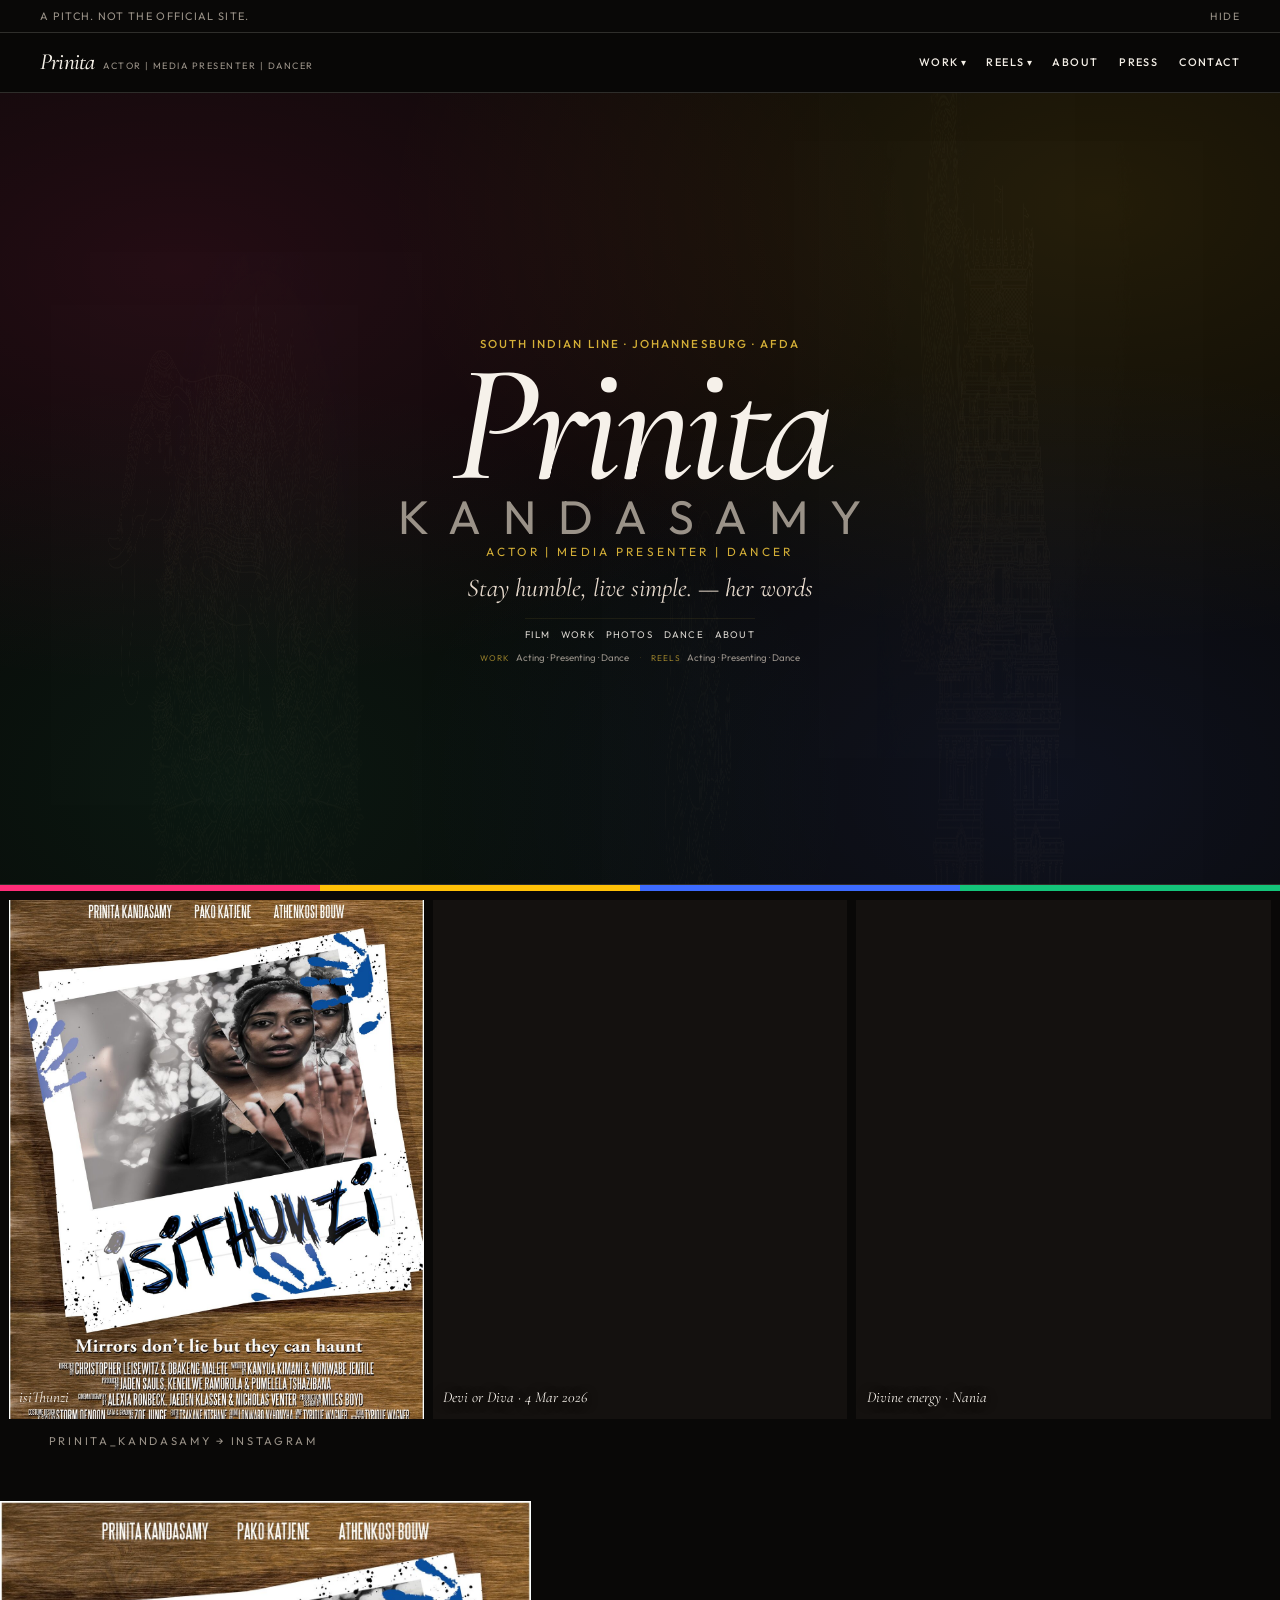
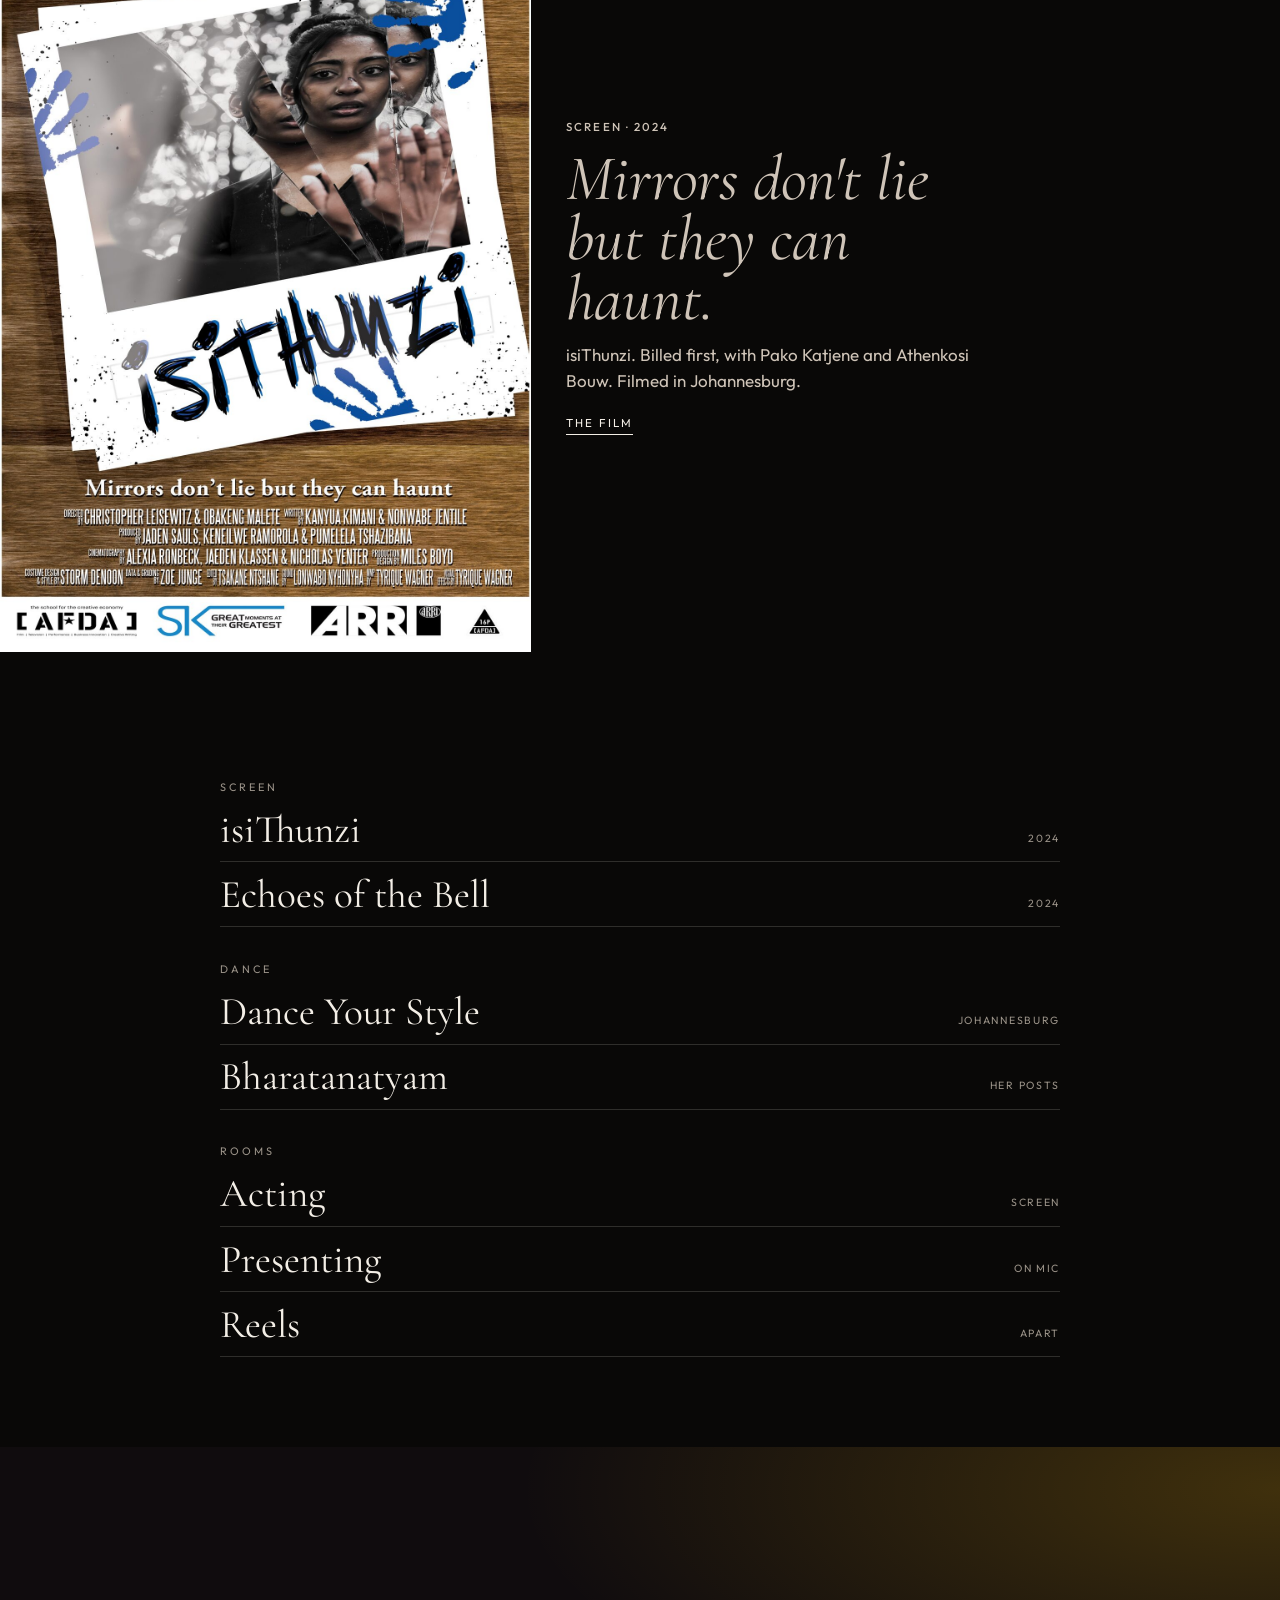
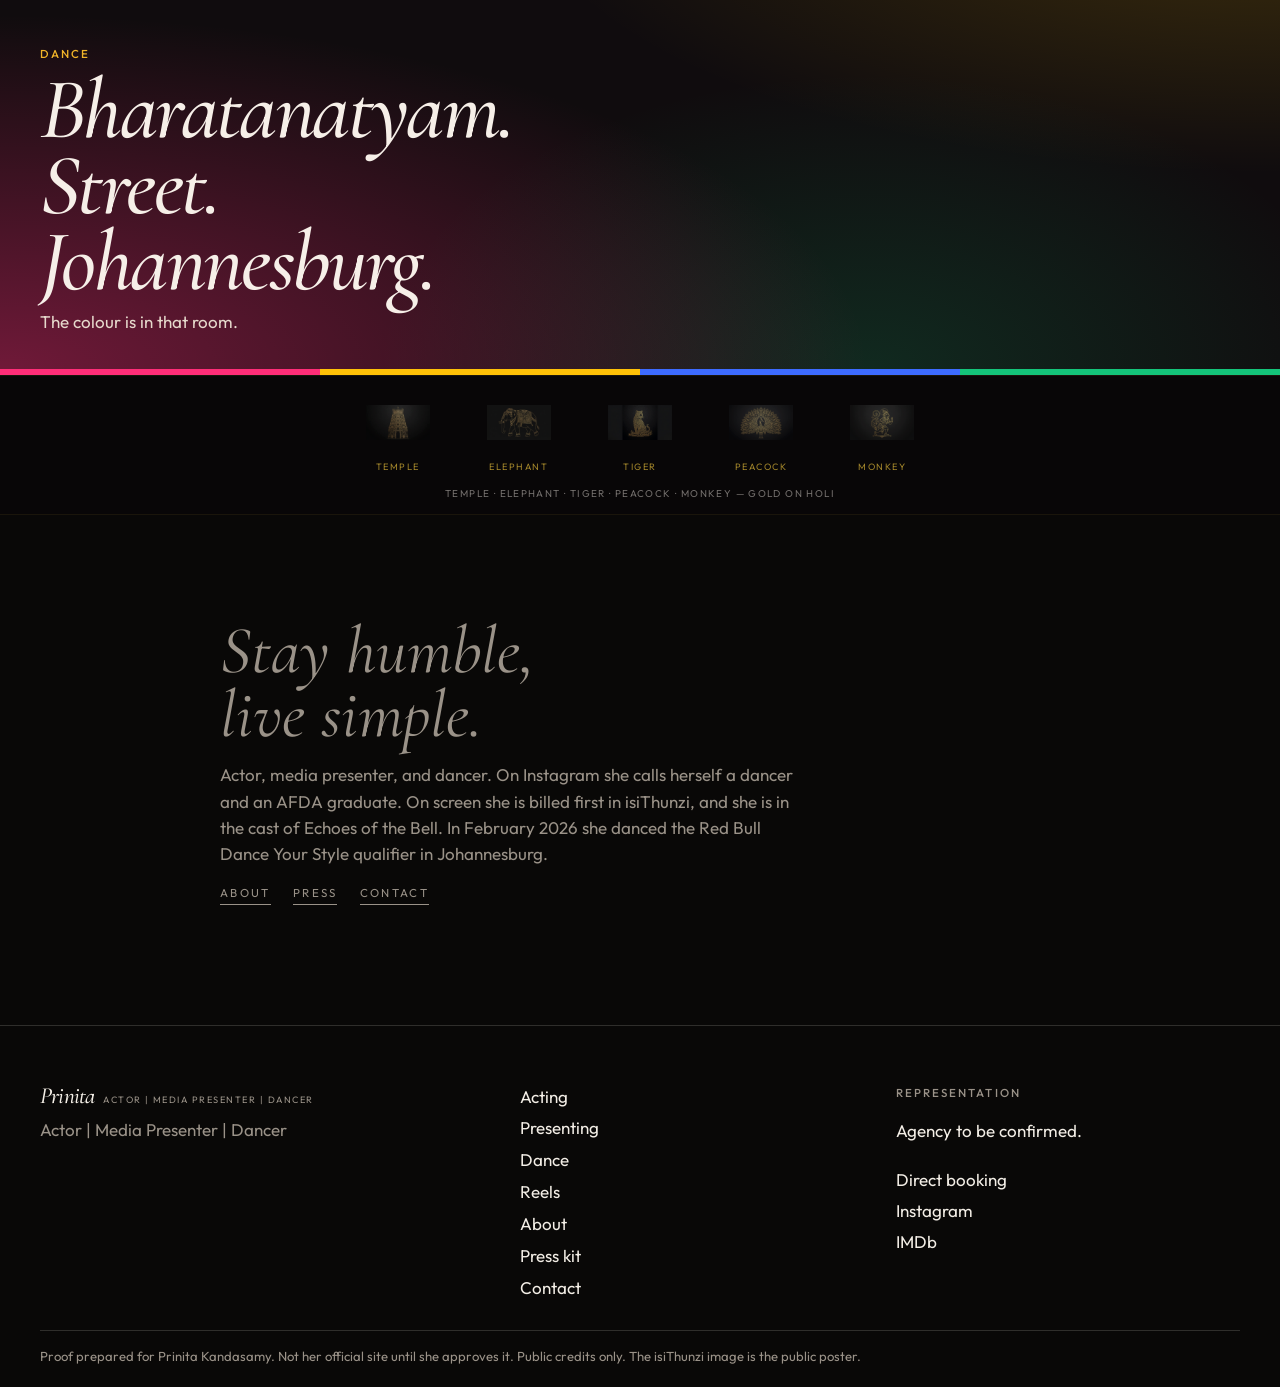
==== commit 34c1f58e: "hide: console links removed (future sign-in via her account, unlock=prinita hidden), dev sec kept hi" ====
--- a/index.html
+++ b/index.html
@@ -44,8 +44,7 @@
       <a href="about.html">About</a>
       <a href="kit.html">Press</a>
       <a href="contact.html">Contact</a>
-      <a href="console.html" style="opacity:0.45">Console</a>
-    </nav>
+      </nav>
   </header>
   <main id="content">
     
@@ -71,7 +70,7 @@
           <a href="#about">About</a>
         </nav>
         <div class="hero-submenus" aria-label="Submenus">
-          <div class="hero-submenu"><span>Work</span> <a href="acting.html">Acting</a> · <a href="presenting.html">Presenting</a> · <a href="dance.html">Dance</a> &nbsp;&nbsp;<span>Reels</span> <a href="reels.html#acting">Acting</a> · <a href="reels.html#presenting">Presenting</a> · <a href="reels.html#dance">Dance</a></div>
+          <div class="hero-submenu"><span>Work</span> <a href="acting.html">Acting</a> · <a href="presenting.html">Presenting</a> · <a href="dance.html">Dance</a> <span style="opacity:0.28; margin:0 0.55rem">·</span><span>Reels</span> <a href="reels.html#acting">Acting</a> · <a href="reels.html#presenting">Presenting</a> · <a href="reels.html#dance">Dance</a></div>
         </div>
       </div>
     </section>
@@ -177,12 +176,12 @@
           <p>Agency to be confirmed.</p>
           <a href="contact.html">Direct booking</a>
           <a href="https://www.instagram.com/prinita_kandasamy/" target="_blank" rel="noopener noreferrer">Instagram</a>
-          <a href="console.html">Owner console</a>
           <a href="https://www.imdb.com/name/nm17920918/" target="_blank" rel="noopener noreferrer">IMDb</a>
         </div>
       </div>
     </div>
     <p class="footer-legal">Proof prepared for Prinita Kandasamy. Not her official site until she approves it. Public credits only. The isiThunzi image is the public poster.</p>
+    <!-- console hidden: /console.html?unlock=prinita — sign-in later, her account interlink pending -->
   </footer>
   <script src="js/site.js"></script>
 </body>
--- a/css/site.css
+++ b/css/site.css
@@ -1987,7 +1987,7 @@
 
 .holi-note {
   position: relative;
-  max-width: 32rem;
+  max-width: 28rem;
   margin: 1rem 0 0;
   color: #f7f1ea;
 }
@@ -2058,11 +2058,11 @@
   mix-blend-mode: screen;
   pointer-events: none;
 }
-.dye-pink { border-left-color: #FF2D78; }
+.dye-pink { border-left-color: #E84A7A; }
 .dye-pink::after { background-image: url('assets/motif/peacock-gold.png'); }
-.dye-gold { border-left-color: #FFC107; }
+.dye-gold { border-left-color: #D4AF37; }
 .dye-gold::after { background-image: url('assets/motif/tiger-gold.png'); }
-.dye-green { border-left-color: #14C47A; }
+.dye-green { border-left-color: #3A9B7A; }
 .dye-green::after { background-image: url('assets/motif/elephant-gold.png'); }
 .dye > * { position: relative; z-index: 1; }
 
@@ -2087,9 +2087,49 @@
   margin: 0;
 }
 
-.dye-pink { background: #ff2d78; }
-.dye-gold { background: #ffc107; color: #1a1204; }
-.dye-green { background: #14c47a; }
+/* solid Holi blocks removed — now dark cards with Holi left border for professional */
+
+
+.dye-media {
+  display: grid;
+  grid-template-columns: repeat(3, minmax(0,1fr));
+  gap: 0.5rem;
+  margin-top: 0.9rem;
+}
+.dye-media figure {
+  margin: 0;
+  background: #0a0806;
+  border: 1px solid var(--gold-faint);
+  overflow: hidden;
+}
+.dye-media a {
+  display: block;
+  aspect-ratio: 4 / 5;
+  overflow: hidden;
+  position: relative;
+  background: #0a0806;
+}
+.dye-media img {
+  width: 100%;
+  height: 100%;
+  object-fit: cover;
+  opacity: 0.88;
+  transition: transform 1.2s ease, opacity 0.3s;
+}
+.dye-media a:hover img { transform: scale(1.04); opacity: 1; }
+.dye-media figcaption {
+  padding: 0.35rem 0.45rem;
+  font-size: 0.62rem;
+  letter-spacing: 0.08em;
+  text-transform: uppercase;
+  color: var(--muted);
+  background: #0a0806;
+  border-top: 1px solid var(--gold-faint);
+}
+@media (max-width: 640px) {
+  .dye-media { grid-template-columns: 1fr; }
+  .dye-media a { aspect-ratio: 16 / 9; }
+}
 
 .dye-links {
   display: flex;
@@ -2228,7 +2268,7 @@
   width: 100%;
   text-align: center;
   display: grid;
-  gap: 0.9rem;
+  gap: 0.42rem;
   justify-items: center;
 }
 .brand-title {
@@ -2266,44 +2306,50 @@
   font-style: italic;
   font-size: clamp(1.2rem, 2.4vw, 1.6rem);
   color: #e6d9cc;
-  max-width: 32rem;
+  max-width: 28rem;
 }
 .hero-subnav {
   display: flex;
   flex-wrap: wrap;
   justify-content: center;
-  gap: 0.6rem 1.1rem;
-  margin-top: 0.6rem;
-  padding-top: 0.9rem;
+  gap: 0.30rem 0.70rem;
+  margin-top: 0.24rem;
+  padding-top: 0.42rem;
   border-top: 1px solid var(--gold-faint);
-  max-width: 38rem;
+  max-width: 28rem;
 }
 .hero-subnav a {
-  font-size: 0.68rem;
-  letter-spacing: 0.14em;
+  font-size: 0.60rem;
+  letter-spacing: 0.12em;
   text-transform: uppercase;
   text-decoration: none;
   color: #f6f1ea;
-  padding: 0.2rem 0;
+  padding: 0.12rem 0;
   border-bottom: 1px solid transparent;
+  opacity: 0.88;
 }
 .hero-subnav a:hover { border-bottom-color: var(--gold); color: var(--gold); }
 .hero-submenus {
   display: grid;
-  gap: 0.35rem;
-  margin-top: 0.2rem;
-  font-size: 0.74rem;
-  color: var(--muted);
+  gap: 0.10rem;
+  margin-top: 0.02rem;
+  font-size: 0.60rem;
+  color: var(--muted);
+  opacity: 0.80;
+  line-height: 1.15;
 }
 .hero-submenu span {
-  font-size: 0.62rem;
-  letter-spacing: 0.14em;
+  font-size: 0.52rem;
+  letter-spacing: 0.12em;
   text-transform: uppercase;
   color: var(--gold);
-  margin-right: 0.4rem;
+  margin-right: 0.25rem;
+  opacity: 0.85;
 }
 .hero-submenu a {
   color: #cfc4b8;
+  font-size: 0.60rem;
+  opacity: 0.90;
   text-decoration: none;
   border-bottom: 1px solid transparent;
 }
